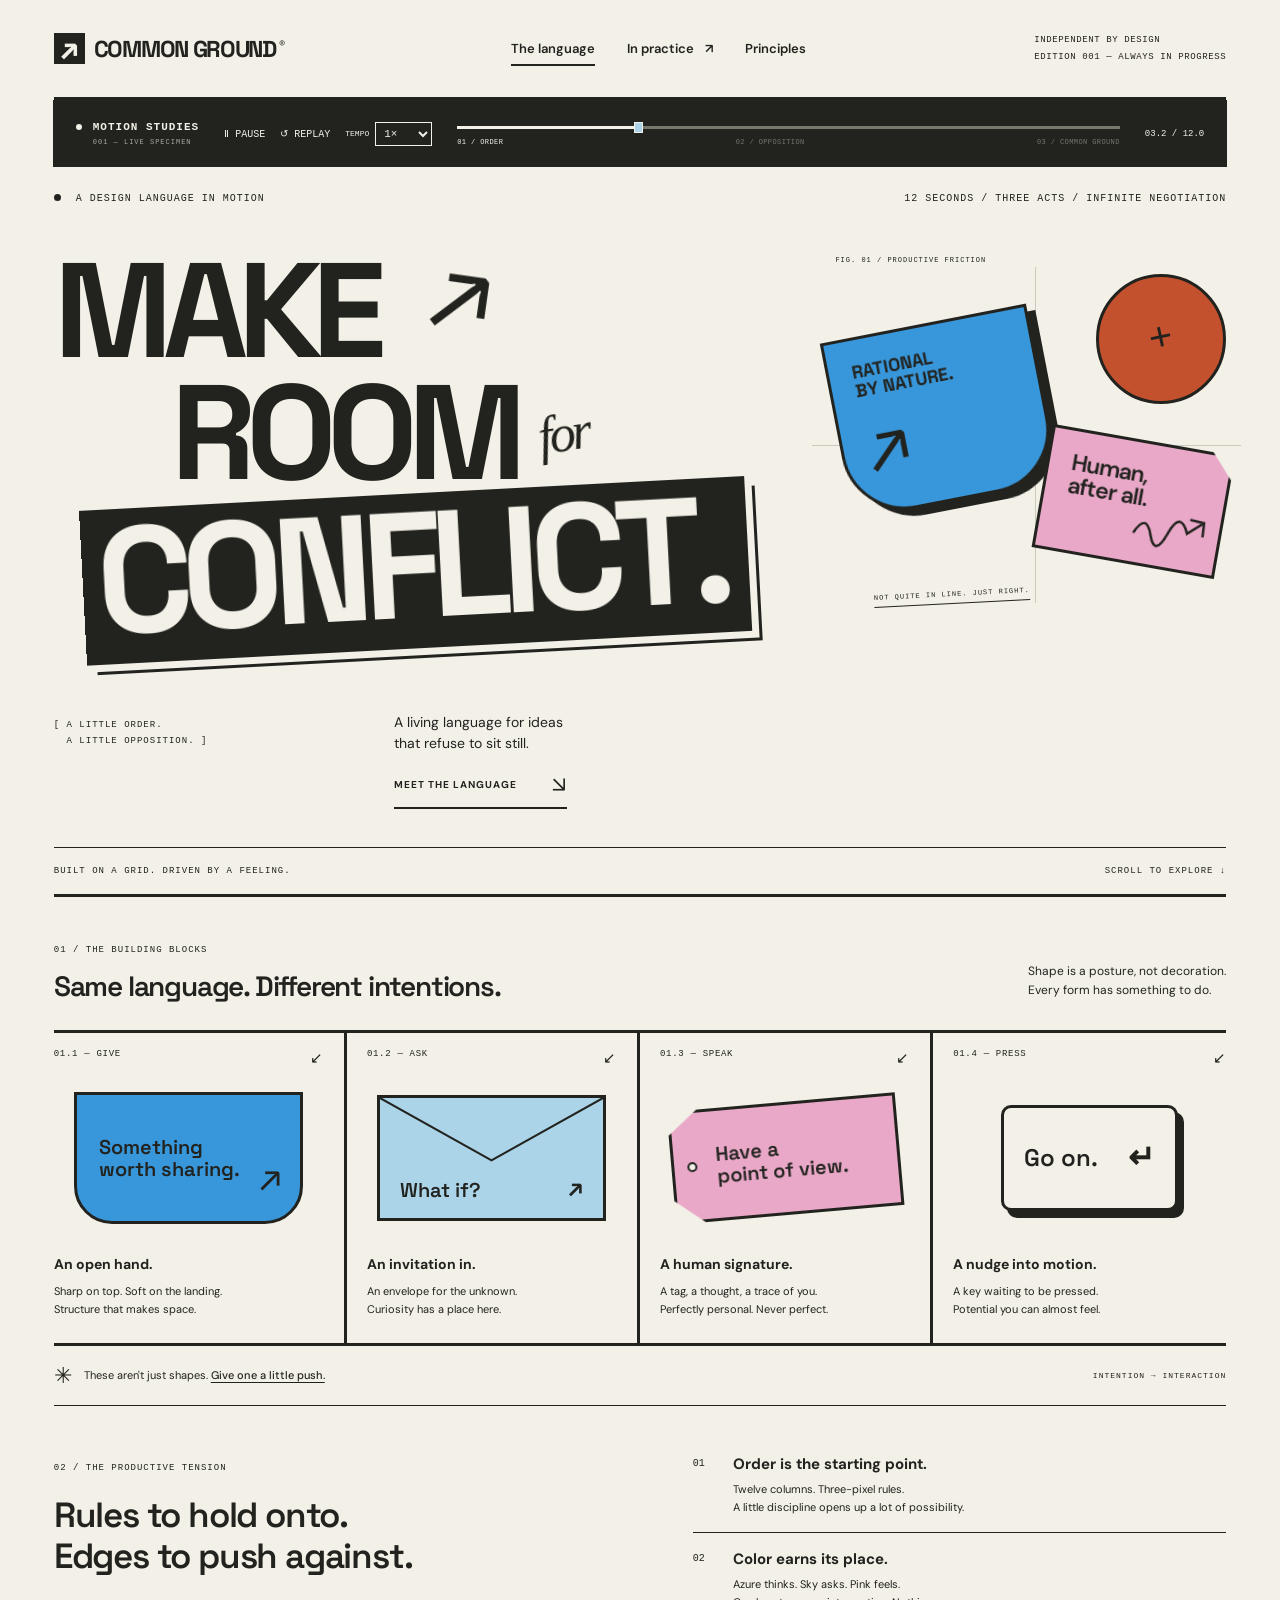
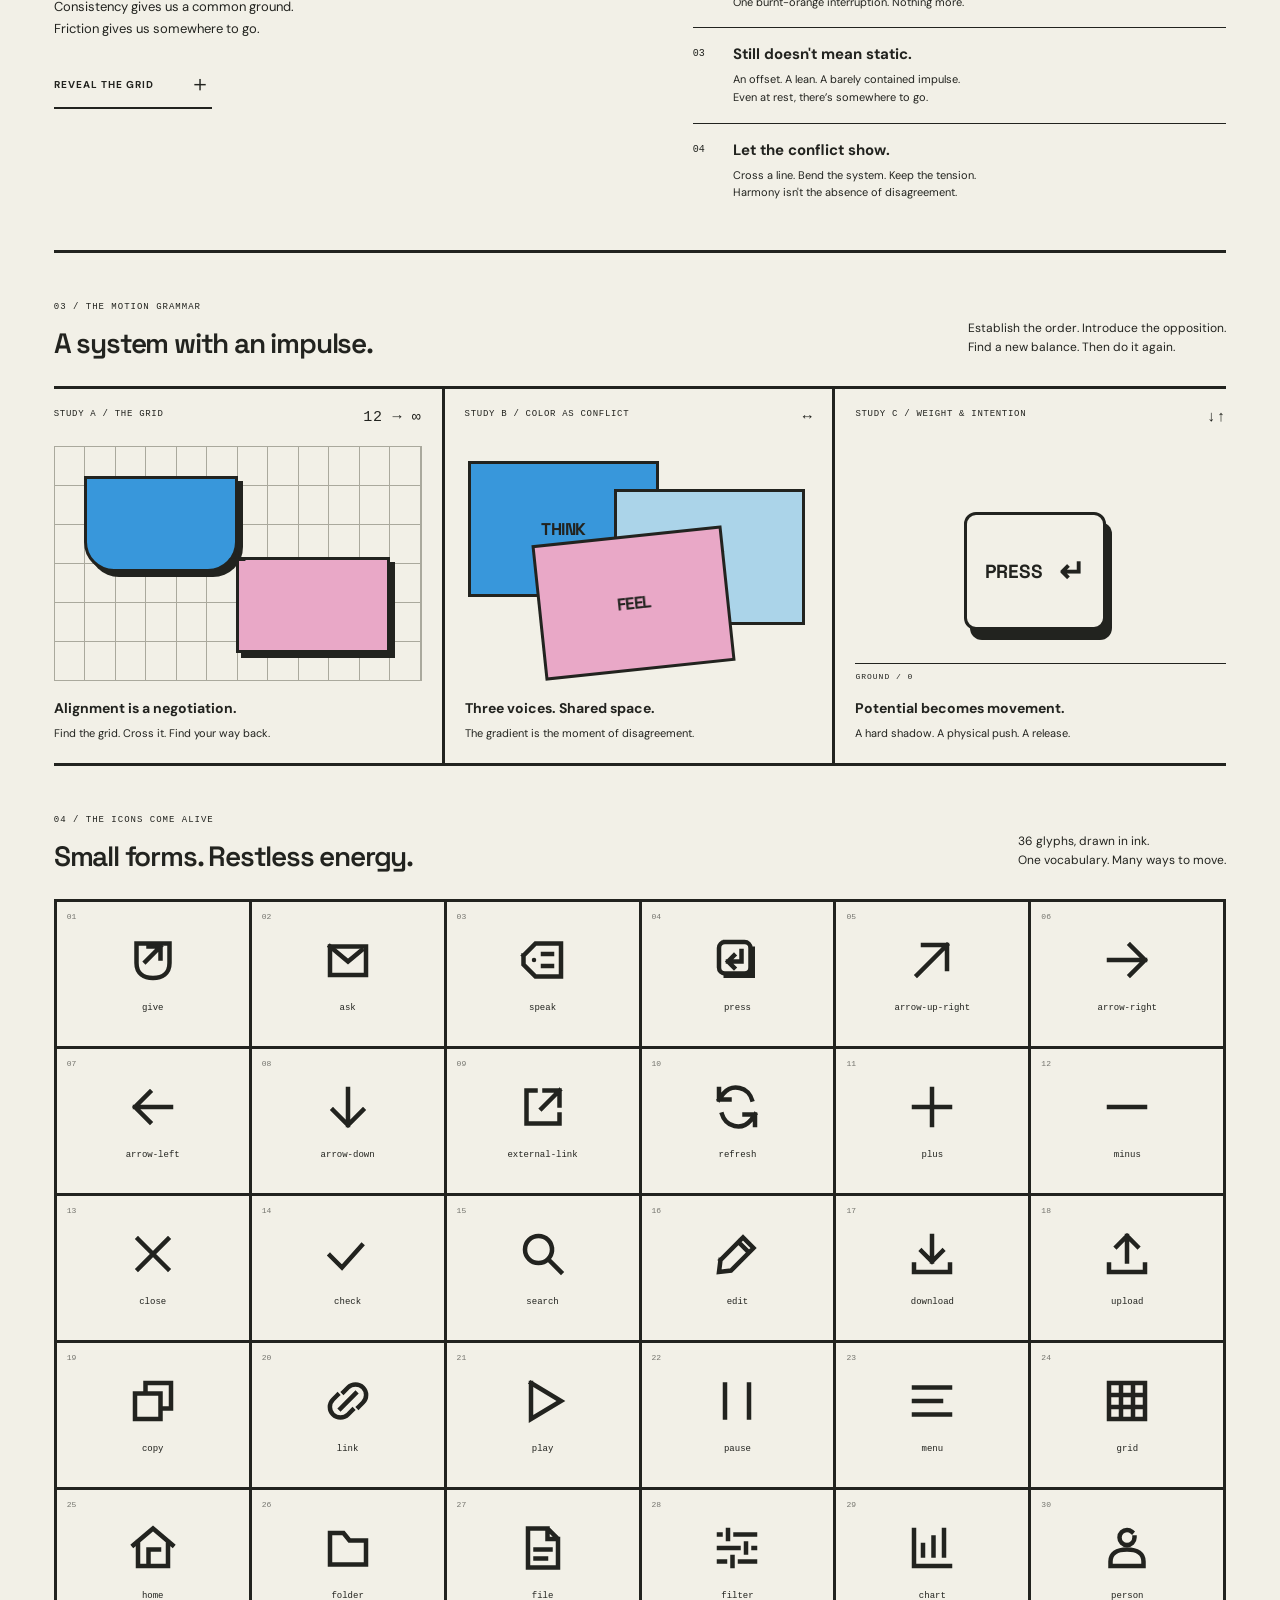
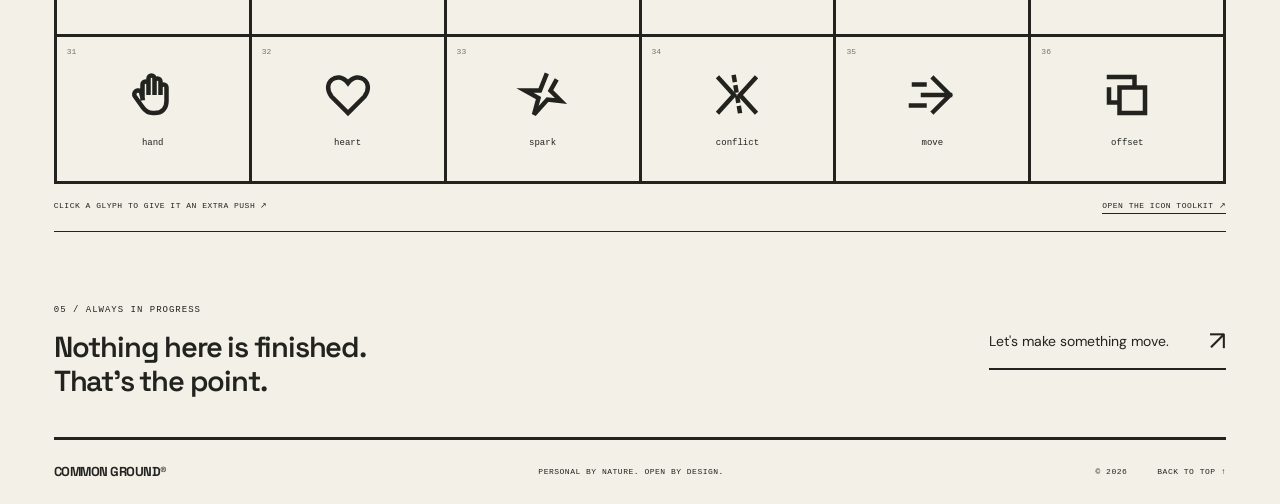
==== index.html @ c948585f "initial commit" ====
<!doctype html>
<html lang="en">
<head><meta charset="UTF-8"><meta name="viewport" content="width=device-width, initial-scale=1.0"><meta name="theme-color" content="#f2f0e7"><title>Common Ground — A language for productive friction</title><link rel="stylesheet" href="style.css"><link rel="stylesheet" href="motion.css"></head>
<body>
<div class="site-shell">
<header class="masthead"><a href="#" class="wordmark" aria-label="Common Ground home"><span class="brand-icon">↗</span> COMMON GROUND<span class="registered">®</span></a><nav aria-label="Main navigation"><a class="active" href="#language">The language</a><a href="#playground">In practice <span>↗</span></a><a href="#principles">Principles</a></nav><span class="edition">INDEPENDENT BY DESIGN<br>EDITION 001 — ALWAYS IN PROGRESS</span></header>
<div class="motion-transport" aria-label="Animation controls">
<div class="motion-title"><span class="motion-led" aria-hidden="true"></span><strong>MOTION STUDIES</strong><span>001 — LIVE SPECIMEN</span></div>
<div class="motion-buttons"><button id="motion-play" type="button" aria-label="Pause animation">Ⅱ <span>PAUSE</span></button><button id="motion-replay" type="button" aria-label="Replay animation">↺ <span>REPLAY</span></button><label class="motion-speed">TEMPO <select id="motion-speed" aria-label="Animation speed"><option value="0.5">0.5×</option><option value="1" selected>1×</option><option value="1.5">1.5×</option><option value="2">2×</option></select></label></div>
<div class="motion-timeline"><label for="motion-scrub" class="sr-only">Animation timeline</label><input id="motion-scrub" type="range" min="0" max="12000" step="10" value="0"><div class="motion-phases"><span data-phase="0">01 / ORDER</span><span data-phase="1">02 / OPPOSITION</span><span data-phase="2">03 / COMMON GROUND</span></div></div><output id="motion-time">00.0 / 12.0</output></div>
<main>
<section id="language" class="hero"><div class="eyebrow"><span><span class="status-dot"></span> A DESIGN LANGUAGE IN MOTION</span><span>12 SECONDS / THREE ACTS / INFINITE NEGOTIATION</span></div><div class="hero-content"><div class="hero-copy"><h1 aria-label="Make room for conflict."><span class="headline-make" aria-hidden="true">MAKE <span class="headline-direction">↗</span></span><span class="headline-room" aria-hidden="true">ROOM<span class="headline-for">for</span></span><span class="headline-conflict" aria-hidden="true">CONFLICT<span class="headline-period">.</span></span></h1><div class="hero-bottom"><span class="hero-note">[ A LITTLE ORDER.<br>&nbsp; A LITTLE OPPOSITION. ]</span><div class="hero-description"><p>A living language for ideas<br>that refuse to sit still.</p><a class="text-link" href="#playground">MEET THE LANGUAGE <span>↘</span></a></div></div></div><div class="hero-art" aria-label="Geometric composition balancing structure and expressive movement"><div class="art-axis axis-x"></div><div class="art-axis axis-y"></div><span class="art-coordinate">FIG. 01 / PRODUCTIVE FRICTION</span><div class="art-orange"><span>+</span></div><div class="art-blue"><span>RATIONAL<br>BY NATURE.</span><span class="art-arrow">↗</span></div><div class="art-pink"><span>Human,<br>after all.</span><svg viewBox="0 0 90 50" aria-hidden="true"><path d="M3 35 Q15 8 24 34 T44 29 T67 25 L85 9 M68 8 L85 9 L86 26"/></svg></div><div class="art-label">NOT QUITE IN LINE. JUST RIGHT.</div></div></div><div class="hero-footer"><span>BUILT ON A GRID. DRIVEN BY A FEELING.</span><span>SCROLL TO EXPLORE ↓</span></div></section>
<section class="language-section" id="playground"><div class="section-top"><div><span class="section-index">01 / THE BUILDING BLOCKS</span><h2>Same language. Different intentions.</h2></div><p>Shape is a posture, not decoration.<br>Every form has something to do.</p></div><div class="shapes-grid"><article class="shape-cell"><div class="spec-label"><span>01.1 — GIVE</span><span>↙</span></div><div class="shape-stage"><button class="give sample" data-mode="give"><span>Something<br>worth sharing.</span><span class="sample-arrow">↗</span></button></div><div class="shape-caption"><h3>An open hand.</h3><p>Sharp on top. Soft on the landing.<br>Structure that makes space.</p></div></article><article class="shape-cell"><div class="spec-label"><span>01.2 — ASK</span><span>↙</span></div><div class="shape-stage"><button class="ask sample" data-mode="ask"><svg class="envelope" viewBox="0 0 260 150" preserveAspectRatio="none" aria-hidden="true"><path d="M0 0 L130 78 L260 0"/></svg><span>What if?</span><span class="tiny-arrow">↗</span></button></div><div class="shape-caption"><h3>An invitation in.</h3><p>An envelope for the unknown.<br>Curiosity has a place here.</p></div></article><article class="shape-cell"><div class="spec-label"><span>01.3 — SPEAK</span><span>↙</span></div><div class="shape-stage"><button class="speak sample" data-mode="speak"><span class="tag-hole"></span><span>Have a<br>point of view.</span></button></div><div class="shape-caption"><h3>A human signature.</h3><p>A tag, a thought, a trace of you.<br>Perfectly personal. Never perfect.</p></div></article><article class="shape-cell"><div class="spec-label"><span>01.4 — PRESS</span><span>↙</span></div><div class="shape-stage"><button class="press sample" data-mode="press"><span>Go on.</span><span>↵</span></button></div><div class="shape-caption"><h3>A nudge into motion.</h3><p>A key waiting to be pressed.<br>Potential you can almost feel.</p></div></article></div><div class="interaction-strip"><span class="small-cross">✳</span><p id="interaction-message" aria-live="polite">These aren't just shapes. <strong>Give one a little push.</strong></p><span class="strip-note">INTENTION → INTERACTION</span></div></section>
<section class="principles-section" id="principles"><div class="principles-heading"><span class="section-index">02 / THE PRODUCTIVE TENSION</span><h2>Rules to hold onto.<br>Edges to push against.</h2><p>Consistency gives us a common ground.<br>Friction gives us somewhere to go.</p><button class="text-link" id="grid-toggle" aria-pressed="false">REVEAL THE GRID <span>＋</span></button></div><div class="principles-list"><div class="principle"><span>01</span><h3>Order is the starting point.</h3><p>Twelve columns. Three-pixel rules.<br>A little discipline opens up a lot of possibility.</p></div><div class="principle"><span>02</span><h3>Color earns its place.</h3><p>Azure thinks. Sky asks. Pink feels.<br>One burnt-orange interruption. Nothing more.</p></div><div class="principle"><span>03</span><h3>Still doesn't mean static.</h3><p>An offset. A lean. A barely contained impulse.<br>Even at rest, there’s somewhere to go.</p></div><div class="principle"><span>04</span><h3>Let the conflict show.</h3><p>Cross a line. Bend the system. Keep the tension.<br>Harmony isn't the absence of disagreement.</p></div></div></section>
<section class="motion-lab" id="motion-lab">
<div class="section-top"><div><span class="section-index">03 / THE MOTION GRAMMAR</span><h2>A system with an impulse.</h2></div><p>Establish the order. Introduce the opposition.<br>Find a new balance. Then do it again.</p></div>
<div class="motion-studies">
<article class="motion-study"><div class="spec-label"><span>STUDY A / THE GRID</span><span>12 → ∞</span></div><div class="study-stage grid-stage"><div class="study-grid" aria-hidden="true"></div><div class="grid-block block-a"></div><div class="grid-block block-b"></div><div class="grid-cross">+</div></div><h3>Alignment is a negotiation.</h3><p>Find the grid. Cross it. Find your way back.</p></article>
<article class="motion-study"><div class="spec-label"><span>STUDY B / COLOR AS CONFLICT</span><span>↔</span></div><div class="study-stage color-stage"><div class="color-plane plane-data"><span>THINK</span></div><div class="color-plane plane-ask"><span>ASK</span></div><div class="color-plane plane-human"><span>FEEL</span></div><div class="color-conflict" aria-hidden="true"></div></div><h3>Three voices. Shared space.</h3><p>The gradient is the moment of disagreement.</p></article>
<article class="motion-study"><div class="spec-label"><span>STUDY C / WEIGHT & INTENTION</span><span>↓↑</span></div><div class="study-stage weight-stage"><div class="weight-shadow"></div><div class="weight-key"><span>PRESS</span><span>↵</span></div><span class="weight-baseline">GROUND / 0</span></div><h3>Potential becomes movement.</h3><p>A hard shadow. A physical push. A release.</p></article>
</div></section>
<section class="motion-icons" id="motion-icons"><div class="section-top"><div><span class="section-index">04 / THE ICONS COME ALIVE</span><h2>Small forms. Restless energy.</h2></div><p>36 glyphs, drawn in ink.<br>One vocabulary. Many ways to move.</p></div><div class="motion-icon-grid"><button type="button" class="motion-icon" data-icon="give" aria-label="Animate give icon"><span class="motion-icon-index">01</span><svg viewBox="0 0 32 32" fill="none" stroke="currentColor" stroke-width="3" stroke-linecap="square" stroke-linejoin="miter" aria-hidden="true"><path d="M5 5h22v13c0 7-5 10-11 10S5 25 5 18Z"/><path d="M11 17 21 7m-8 0h8v8"/></svg><span class="motion-icon-name">give</span></button><button type="button" class="motion-icon" data-icon="ask" aria-label="Animate ask icon"><span class="motion-icon-index">02</span><svg viewBox="0 0 32 32" fill="none" stroke="currentColor" stroke-width="3" stroke-linecap="square" stroke-linejoin="miter" aria-hidden="true"><path d="M4 7h24v19H4Z"/><path d="m4 7 12 10L28 7"/></svg><span class="motion-icon-name">ask</span></button><button type="button" class="motion-icon" data-icon="speak" aria-label="Animate speak icon"><span class="motion-icon-index">03</span><svg viewBox="0 0 32 32" fill="none" stroke="currentColor" stroke-width="3" stroke-linecap="square" stroke-linejoin="miter" aria-hidden="true"><path d="m3 13 8-8h17v22H11l-8-8Z"/><circle cx="10" cy="16" r="1.5" fill="currentColor" stroke="none"/><path d="M16 12h6m-6 8h6"/></svg><span class="motion-icon-name">speak</span></button><button type="button" class="motion-icon" data-icon="press" aria-label="Animate press icon"><span class="motion-icon-index">04</span><svg viewBox="0 0 32 32" fill="none" stroke="currentColor" stroke-width="3" stroke-linecap="square" stroke-linejoin="miter" aria-hidden="true"><path d="M7 7h21v21H7Z" fill="currentColor" stroke="none"/><rect x="4" y="4" width="21" height="21" rx="4" fill="var(--icon-paper, #f2f0e7)"/><path d="M19 10v7h-9m4-4-4 4 4 4"/></svg><span class="motion-icon-name">press</span></button><button type="button" class="motion-icon" data-icon="arrow-up-right" aria-label="Animate arrow-up-right icon"><span class="motion-icon-index">05</span><svg viewBox="0 0 32 32" fill="none" stroke="currentColor" stroke-width="3" stroke-linecap="square" stroke-linejoin="miter" aria-hidden="true"><path d="M6 26 26 6M10 6h16v16"/></svg><span class="motion-icon-name">arrow-up-right</span></button><button type="button" class="motion-icon" data-icon="arrow-right" aria-label="Animate arrow-right icon"><span class="motion-icon-index">06</span><svg viewBox="0 0 32 32" fill="none" stroke="currentColor" stroke-width="3" stroke-linecap="square" stroke-linejoin="miter" aria-hidden="true"><path d="M4 16h24M18 6l10 10-10 10"/></svg><span class="motion-icon-name">arrow-right</span></button><button type="button" class="motion-icon" data-icon="arrow-left" aria-label="Animate arrow-left icon"><span class="motion-icon-index">07</span><svg viewBox="0 0 32 32" fill="none" stroke="currentColor" stroke-width="3" stroke-linecap="square" stroke-linejoin="miter" aria-hidden="true"><path d="M28 16H4M14 6 4 16l10 10"/></svg><span class="motion-icon-name">arrow-left</span></button><button type="button" class="motion-icon" data-icon="arrow-down" aria-label="Animate arrow-down icon"><span class="motion-icon-index">08</span><svg viewBox="0 0 32 32" fill="none" stroke="currentColor" stroke-width="3" stroke-linecap="square" stroke-linejoin="miter" aria-hidden="true"><path d="M16 4v24M6 18l10 10 10-10"/></svg><span class="motion-icon-name">arrow-down</span></button><button type="button" class="motion-icon" data-icon="external-link" aria-label="Animate external-link icon"><span class="motion-icon-index">09</span><svg viewBox="0 0 32 32" fill="none" stroke="currentColor" stroke-width="3" stroke-linecap="square" stroke-linejoin="miter" aria-hidden="true"><path d="M17 5h10v10M15 17 27 5M11 5H5v22h22v-6"/></svg><span class="motion-icon-name">external-link</span></button><button type="button" class="motion-icon" data-icon="refresh" aria-label="Animate refresh icon"><span class="motion-icon-index">10</span><svg viewBox="0 0 32 32" fill="none" stroke="currentColor" stroke-width="3" stroke-linecap="square" stroke-linejoin="miter" aria-hidden="true"><path d="M26 11A11 11 0 0 0 7 7L4 11m0-7v7h7M6 21a11 11 0 0 0 19 4l3-4m0 7v-7h-7"/></svg><span class="motion-icon-name">refresh</span></button><button type="button" class="motion-icon" data-icon="plus" aria-label="Animate plus icon"><span class="motion-icon-index">11</span><svg viewBox="0 0 32 32" fill="none" stroke="currentColor" stroke-width="3" stroke-linecap="square" stroke-linejoin="miter" aria-hidden="true"><path d="M16 4v24M4 16h24"/></svg><span class="motion-icon-name">plus</span></button><button type="button" class="motion-icon" data-icon="minus" aria-label="Animate minus icon"><span class="motion-icon-index">12</span><svg viewBox="0 0 32 32" fill="none" stroke="currentColor" stroke-width="3" stroke-linecap="square" stroke-linejoin="miter" aria-hidden="true"><path d="M4 16h24"/></svg><span class="motion-icon-name">minus</span></button><button type="button" class="motion-icon" data-icon="close" aria-label="Animate close icon"><span class="motion-icon-index">13</span><svg viewBox="0 0 32 32" fill="none" stroke="currentColor" stroke-width="3" stroke-linecap="square" stroke-linejoin="miter" aria-hidden="true"><path d="m6 6 20 20M6 26 26 6"/></svg><span class="motion-icon-name">close</span></button><button type="button" class="motion-icon" data-icon="check" aria-label="Animate check icon"><span class="motion-icon-index">14</span><svg viewBox="0 0 32 32" fill="none" stroke="currentColor" stroke-width="3" stroke-linecap="square" stroke-linejoin="miter" aria-hidden="true"><path d="m4 17 8 8L28 7"/></svg><span class="motion-icon-name">check</span></button><button type="button" class="motion-icon" data-icon="search" aria-label="Animate search icon"><span class="motion-icon-index">15</span><svg viewBox="0 0 32 32" fill="none" stroke="currentColor" stroke-width="3" stroke-linecap="square" stroke-linejoin="miter" aria-hidden="true"><circle cx="13" cy="13" r="9"/><path d="m20 20 8 8"/></svg><span class="motion-icon-name">search</span></button><button type="button" class="motion-icon" data-icon="edit" aria-label="Animate edit icon"><span class="motion-icon-index">16</span><svg viewBox="0 0 32 32" fill="none" stroke="currentColor" stroke-width="3" stroke-linecap="square" stroke-linejoin="miter" aria-hidden="true"><path d="m5 20 15-15 7 7-15 15-8 1Zm12-12 7 7"/></svg><span class="motion-icon-name">edit</span></button><button type="button" class="motion-icon" data-icon="download" aria-label="Animate download icon"><span class="motion-icon-index">17</span><svg viewBox="0 0 32 32" fill="none" stroke="currentColor" stroke-width="3" stroke-linecap="square" stroke-linejoin="miter" aria-hidden="true"><path d="M16 4v17m-7-7 7 7 7-7M4 23v5h24v-5"/></svg><span class="motion-icon-name">download</span></button><button type="button" class="motion-icon" data-icon="upload" aria-label="Animate upload icon"><span class="motion-icon-index">18</span><svg viewBox="0 0 32 32" fill="none" stroke="currentColor" stroke-width="3" stroke-linecap="square" stroke-linejoin="miter" aria-hidden="true"><path d="M16 21V4m-7 7 7-7 7 7M4 23v5h24v-5"/></svg><span class="motion-icon-name">upload</span></button><button type="button" class="motion-icon" data-icon="copy" aria-label="Animate copy icon"><span class="motion-icon-index">19</span><svg viewBox="0 0 32 32" fill="none" stroke="currentColor" stroke-width="3" stroke-linecap="square" stroke-linejoin="miter" aria-hidden="true"><path d="M11 4h17v17H11Z" fill="var(--icon-paper, #f2f0e7)"/><path d="M4 11h17v17H4Z" fill="var(--icon-paper, #f2f0e7)"/></svg><span class="motion-icon-name">copy</span></button><button type="button" class="motion-icon" data-icon="link" aria-label="Animate link icon"><span class="motion-icon-index">20</span><svg viewBox="0 0 32 32" fill="none" stroke="currentColor" stroke-width="3" stroke-linecap="square" stroke-linejoin="miter" aria-hidden="true"><path d="m13 10 3-3a7 7 0 0 1 10 10l-3 3m-4 2-3 3A7 7 0 0 1 6 15l3-3m2 9 10-10"/></svg><span class="motion-icon-name">link</span></button><button type="button" class="motion-icon" data-icon="play" aria-label="Animate play icon"><span class="motion-icon-index">21</span><svg viewBox="0 0 32 32" fill="none" stroke="currentColor" stroke-width="3" stroke-linecap="square" stroke-linejoin="miter" aria-hidden="true"><path d="m8 4 20 12L8 28Z"/></svg><span class="motion-icon-name">play</span></button><button type="button" class="motion-icon" data-icon="pause" aria-label="Animate pause icon"><span class="motion-icon-index">22</span><svg viewBox="0 0 32 32" fill="none" stroke="currentColor" stroke-width="3" stroke-linecap="square" stroke-linejoin="miter" aria-hidden="true"><path d="M8 5v22M24 5v22"/></svg><span class="motion-icon-name">pause</span></button><button type="button" class="motion-icon" data-icon="menu" aria-label="Animate menu icon"><span class="motion-icon-index">23</span><svg viewBox="0 0 32 32" fill="none" stroke="currentColor" stroke-width="3" stroke-linecap="square" stroke-linejoin="miter" aria-hidden="true"><path d="M4 7h24M4 16h18M4 25h24"/></svg><span class="motion-icon-name">menu</span></button><button type="button" class="motion-icon" data-icon="grid" aria-label="Animate grid icon"><span class="motion-icon-index">24</span><svg viewBox="0 0 32 32" fill="none" stroke="currentColor" stroke-width="3" stroke-linecap="square" stroke-linejoin="miter" aria-hidden="true"><path d="M4 4h24v24H4Zm8 0v24m8-24v24M4 12h24M4 20h24"/></svg><span class="motion-icon-name">grid</span></button><button type="button" class="motion-icon" data-icon="home" aria-label="Animate home icon"><span class="motion-icon-index">25</span><svg viewBox="0 0 32 32" fill="none" stroke="currentColor" stroke-width="3" stroke-linecap="square" stroke-linejoin="miter" aria-hidden="true"><path d="m3 14 13-11 13 11M6 12v16h20V12M13 28V17h7"/></svg><span class="motion-icon-name">home</span></button><button type="button" class="motion-icon" data-icon="folder" aria-label="Animate folder icon"><span class="motion-icon-index">26</span><svg viewBox="0 0 32 32" fill="none" stroke="currentColor" stroke-width="3" stroke-linecap="square" stroke-linejoin="miter" aria-hidden="true"><path d="M4 6h9l4 5h11v16H4Z"/></svg><span class="motion-icon-name">folder</span></button><button type="button" class="motion-icon" data-icon="file" aria-label="Animate file icon"><span class="motion-icon-index">27</span><svg viewBox="0 0 32 32" fill="none" stroke="currentColor" stroke-width="3" stroke-linecap="square" stroke-linejoin="miter" aria-hidden="true"><path d="M6 3h13l7 7v19H6ZM19 3v7h7M11 17h10m-10 6h7"/></svg><span class="motion-icon-name">file</span></button><button type="button" class="motion-icon" data-icon="filter" aria-label="Animate filter icon"><span class="motion-icon-index">28</span><svg viewBox="0 0 32 32" fill="none" stroke="currentColor" stroke-width="3" stroke-linecap="square" stroke-linejoin="miter" aria-hidden="true"><path d="M4 7h24M4 16h24M4 25h24"/><path d="M10 4v6m12 3v6m-9 3v6" stroke="var(--icon-paper, #f2f0e7)" stroke-width="7"/><path d="M10 4v6m12 3v6m-9 3v6"/></svg><span class="motion-icon-name">filter</span></button><button type="button" class="motion-icon" data-icon="chart" aria-label="Animate chart icon"><span class="motion-icon-index">29</span><svg viewBox="0 0 32 32" fill="none" stroke="currentColor" stroke-width="3" stroke-linecap="square" stroke-linejoin="miter" aria-hidden="true"><path d="M4 4v24h24M10 21v-7m7 7V9m7 12V4"/></svg><span class="motion-icon-name">chart</span></button><button type="button" class="motion-icon" data-icon="person" aria-label="Animate person icon"><span class="motion-icon-index">30</span><svg viewBox="0 0 32 32" fill="none" stroke="currentColor" stroke-width="3" stroke-linecap="square" stroke-linejoin="miter" aria-hidden="true"><circle cx="16" cy="9" r="5"/><path d="M5 28v-3c0-5 4-8 11-8s11 3 11 8v3Z"/></svg><span class="motion-icon-name">person</span></button><button type="button" class="motion-icon" data-icon="hand" aria-label="Animate hand icon"><span class="motion-icon-index">31</span><svg viewBox="0 0 32 32" fill="none" stroke="currentColor" stroke-width="3" stroke-linecap="square" stroke-linejoin="miter" aria-hidden="true"><path d="M9 18V9a2 2 0 0 1 4 0v7-11a2 2 0 0 1 4 0v11-9a2 2 0 0 1 4 0v9-5a2 2 0 0 1 4 0v9c0 5-3 8-8 8h-1c-3 0-5-1-7-4l-5-7a2.5 2.5 0 0 1 4-3Z"/></svg><span class="motion-icon-name">hand</span></button><button type="button" class="motion-icon" data-icon="heart" aria-label="Animate heart icon"><span class="motion-icon-index">32</span><svg viewBox="0 0 32 32" fill="none" stroke="currentColor" stroke-width="3" stroke-linecap="square" stroke-linejoin="miter" aria-hidden="true"><path d="M16 28 5 17C-2 8 9-1 16 8c7-9 18 0 11 9Z"/></svg><span class="motion-icon-name">heart</span></button><button type="button" class="motion-icon" data-icon="spark" aria-label="Animate spark icon"><span class="motion-icon-index">33</span><svg viewBox="0 0 32 32" fill="none" stroke="currentColor" stroke-width="3" stroke-linecap="square" stroke-linejoin="miter" aria-hidden="true"><path d="m18 3-4 10H4l9 5-3 11 9-10 9 1-7-7 5-9Z"/></svg><span class="motion-icon-name">spark</span></button><button type="button" class="motion-icon" data-icon="conflict" aria-label="Animate conflict icon"><span class="motion-icon-index">34</span><svg viewBox="0 0 32 32" fill="none" stroke="currentColor" stroke-width="3" stroke-linecap="square" stroke-linejoin="miter" aria-hidden="true"><path d="m4 5 10 11L4 27M28 5 18 16l10 11"/><path d="m14 4 4 24" stroke-dasharray="2 5"/></svg><span class="motion-icon-name">conflict</span></button><button type="button" class="motion-icon" data-icon="move" aria-label="Animate move icon"><span class="motion-icon-index">35</span><svg viewBox="0 0 32 32" fill="none" stroke="currentColor" stroke-width="3" stroke-linecap="square" stroke-linejoin="miter" aria-hidden="true"><path d="m17 5 11 11-11 11M10 16h18M4 9h7M2 23h9"/></svg><span class="motion-icon-name">move</span></button><button type="button" class="motion-icon" data-icon="offset" aria-label="Animate offset icon"><span class="motion-icon-index">36</span><svg viewBox="0 0 32 32" fill="none" stroke="currentColor" stroke-width="3" stroke-linecap="square" stroke-linejoin="miter" aria-hidden="true"><path d="M4 4h17v17H4Z"/><path d="M11 11h17v17H11Z" fill="var(--icon-paper, #f2f0e7)"/></svg><span class="motion-icon-name">offset</span></button></div><div class="icon-footnote"><span>CLICK A GLYPH TO GIVE IT AN EXTRA PUSH ↗</span><a href="icons/preview.html">OPEN THE ICON TOOLKIT ↗</a></div></section>
<section class="workbench"><div><span class="section-index">05 / ALWAYS IN PROGRESS</span><h2>Nothing here is finished.<br>That's the point.</h2></div><a href="mailto:hello@commonground.design" class="contact-link">Let's make something move. <span>↗</span></a></section>
</main><footer><a href="#" class="footer-brand">COMMON GROUND®</a><span>PERSONAL BY NATURE. OPEN BY DESIGN.</span><span>© 2026 <a href="#">BACK TO TOP ↑</a></span></footer></div><div class="grid-overlay" aria-hidden="true"></div><script src="script.js"></script><script src="motion.js"></script></body></html>
---- style.css ----
@import url('https://fonts.googleapis.com/css2?family=DM+Sans:wght@400;500;600;700&family=Space+Grotesk:wght@400;500;600;700&display=swap');
:root{--paper:#f2f0e7;--ink:#22231f;--azure:#3897db;--sky:#abd4e9;--pink:#e9a8c7;--orange:#c4512e;--rule:3px solid var(--ink)}*{box-sizing:border-box}html{scroll-behavior:smooth;scroll-padding-top:25px}body{margin:0;background:var(--paper);color:var(--ink);font-family:'DM Sans',Arial,sans-serif}button,a{-webkit-tap-highlight-color:transparent}a{color:inherit;text-decoration:none}button{font:inherit;color:inherit;cursor:pointer}button:focus-visible,a:focus-visible{outline:3px dashed var(--ink);outline-offset:7px}button{border:0}.site-shell{max-width:1600px;margin:auto;padding:0 4.2%}.masthead{height:100px;display:flex;align-items:center;justify-content:space-between;border-bottom:var(--rule);gap:24px}.wordmark{font-family:'Space Grotesk',sans-serif;font-size:23px;font-weight:700;letter-spacing:-1.3px;display:flex;align-items:center;gap:9px;white-space:nowrap}.brand-icon{display:inline-flex;width:31px;height:31px;background:var(--ink);color:var(--paper);justify-content:center;align-items:center;font-size:31px;line-height:1}.registered{font-size:12px;align-self:flex-start;margin-top:4px;margin-left:-6px}nav{display:flex;gap:32px;font-size:13px;font-weight:600}nav a{position:relative;padding:9px 0}nav a.active:after{content:'';height:2px;background:var(--ink);position:absolute;bottom:0;left:0;width:100%}nav a:hover{transform:translateY(-2px)}nav a span{margin-left:8px}.edition{font:9px/1.8 monospace;letter-spacing:.6px}.eyebrow{display:flex;justify-content:space-between;padding:26px 0 12px;font:10px monospace;letter-spacing:1px}.status-dot{display:inline-block;width:7px;height:7px;background:var(--ink);border-radius:50%;margin-right:8px}.hero-content{display:grid;grid-template-columns:7fr 5fr;min-height:420px;align-items:center}.hero-copy{padding:26px 0 40px;position:relative;z-index:2}h1{font-family:'Space Grotesk',sans-serif;font-size:clamp(70px,7.7vw,115px);font-weight:600;line-height:.97;letter-spacing:-7px;margin:0 0 29px}.conflict{position:relative;display:inline-block}.conflict svg{position:absolute;bottom:-14px;left:0;width:102%;height:22px;stroke:var(--ink);stroke-width:3;fill:none}.hero-copy p{font-size:16px;line-height:1.6;margin:32px 0 27px}.text-link{display:inline-flex;align-items:center;gap:35px;font:700 10px 'DM Sans',sans-serif;letter-spacing:1px;background:none;padding:0 0 8px;border-bottom:2px solid var(--ink)}.text-link span{font-size:22px;font-weight:400;transition:transform .2s}.text-link:hover span{transform:translate(3px,3px)}.hero-art{position:relative;height:390px;margin:0 5px 0 8px}.art-axis{position:absolute;border-color:#bdbdb3;z-index:0}.axis-x{border-top:1px solid #c9c9bc;top:54%;left:-6%;width:112%}.axis-y{border-left:1px solid #c9c9bc;left:51%;height:96%;top:3%}.art-coordinate{position:absolute;left:19px;top:24px;font:8px monospace;letter-spacing:1px}.art-orange{position:absolute;right:7%;top:33px;width:150px;height:150px;border:var(--rule);border-radius:50%;background:var(--orange);display:grid;place-items:center;animation:breathe 7s ease-in-out infinite}.art-orange span{font:40px monospace;transform:rotate(-12deg)}.art-blue{position:absolute;width:242px;height:202px;left:6%;top:92px;background:var(--azure);border:var(--rule);border-radius:0 0 64px 64px;transform:rotate(-11deg);box-shadow:8px 8px 0 var(--ink);padding:26px;font-family:'Space Grotesk',sans-serif;font-size:20px;line-height:1.05;font-weight:700;animation:lean 8s ease-in-out infinite}.art-arrow{display:block;font-size:74px;font-weight:400;line-height:1;margin-top:10px}.art-pink{position:absolute;right:0;top:191px;width:214px;height:137px;background:var(--pink);border:var(--rule);transform:rotate(10deg);box-shadow:6px 6px 0 var(--ink);padding:20px 22px;clip-path:polygon(0 0,88% 0,100% 20%,100% 100%,0 100%);font-size:26px;line-height:1;font-weight:600;letter-spacing:-1px}.art-pink svg{position:absolute;width:75px;height:50px;right:12px;bottom:12px;stroke:var(--ink);stroke-width:3;fill:none}.art-label{position:absolute;font:8px monospace;letter-spacing:1px;bottom:20px;left:16%;transform:rotate(-3deg);border-bottom:1px solid;padding-bottom:5px}.hero-footer{display:flex;justify-content:space-between;font:9px monospace;letter-spacing:1px;padding:18px 0;border-top:1px solid var(--ink);border-bottom:var(--rule)}.language-section{padding-top:39px}.section-top{display:flex;justify-content:space-between;align-items:end;margin-bottom:27px}.section-index{font:9px monospace;letter-spacing:1px}h2{font-family:'Space Grotesk',sans-serif;font-size:28px;line-height:1.16;letter-spacing:-1.2px;font-weight:600;margin:13px 0 0}.section-top p{font-size:12px;line-height:1.6;margin:0 0 2px}.shapes-grid{display:grid;grid-template-columns:repeat(4,1fr);border-top:var(--rule);border-bottom:var(--rule)}.shape-cell{padding:16px 20px 24px;border-right:var(--rule);min-width:0}.shape-cell:first-child{padding-left:0}.shape-cell:last-child{border:0;padding-right:0}.spec-label{display:flex;justify-content:space-between;font:9px monospace;letter-spacing:.7px}.spec-label>span:last-child{font-size:15px}.shape-stage{height:181px;display:flex;align-items:center;justify-content:center;padding:20px 6px}.sample{position:relative;width:100%;max-width:229px;transition:transform .25s,box-shadow .25s;font-family:'Space Grotesk',sans-serif;text-align:left;border:var(--rule);font-weight:600;font-size:20px;line-height:1.1}.sample:hover{transform:translate(-3px,-5px) rotate(-2deg);box-shadow:6px 7px 0 var(--ink)}.sample:active{transform:translate(3px,3px);box-shadow:0 0 0 var(--ink)}.give{background:var(--azure);height:132px;border-radius:0 0 38px 38px;padding:22px}.sample-arrow{position:absolute;right:18px;bottom:22px;font-size:38px;font-weight:400}.ask{height:126px;background:var(--sky);display:flex;align-items:end;padding:17px 20px}.envelope{position:absolute;inset:0;width:100%;height:100%;stroke:var(--ink);stroke-width:2.5;fill:none}.ask>span{position:relative}.tiny-arrow{margin-left:auto;font-size:25px}.speak{background:var(--pink);height:113px;transform:rotate(-5deg);padding:23px 20px 23px 42px;clip-path:polygon(0 21%,13% 0,100% 0,100% 100%,13% 100%,0 79%)}.tag-hole{position:absolute;left:13px;top:49px;width:10px;height:10px;border:2px solid var(--ink);border-radius:50%;background:var(--paper)}.press{background:var(--paper);height:106px;border-radius:10px;padding:20px;box-shadow:6px 7px 0 var(--ink);display:flex;align-items:center;justify-content:space-between;max-width:177px;font-size:24px}.press>span:last-child{font-size:32px}.shape-caption h3{font-size:14px;margin:6px 0 9px;font-weight:700}.shape-caption p{font-size:11px;line-height:1.7;margin:0}.interaction-strip{display:flex;align-items:center;gap:12px;padding:15px 0;border-bottom:1px solid var(--ink)}.small-cross{font-size:22px}.interaction-strip p{font-size:11px;margin:0}.interaction-strip strong{font-weight:500;text-decoration:underline;text-underline-offset:3px}.strip-note{margin-left:auto;font:8px monospace;letter-spacing:1px}.principles-section{padding:48px 0;display:grid;grid-template-columns:1fr 1fr;gap:9%;border-bottom:var(--rule)}.principles-heading h2{font-size:35px;margin:20px 0}.principles-heading p{font-size:13px;line-height:1.7;margin:0 0 29px}.principle{display:grid;grid-template-columns:28px 1fr;gap:7px 12px;padding:16px 0;border-bottom:1px solid var(--ink)}.principle:first-child{padding-top:0}.principle:last-child{border-bottom:0;padding-bottom:0}.principle>span{font:10px monospace;padding-top:4px}.principle h3{font-size:15px;margin:0}.principle p{grid-column:2;font-size:11px;line-height:1.6;margin:0}.workbench{padding:36px 0 40px;display:flex;align-items:center;justify-content:space-between;border-bottom:var(--rule)}.workbench h2{font-size:29px}.contact-link{font-size:14px;border-bottom:2px solid;padding-bottom:10px;display:flex;gap:40px;align-items:center}.contact-link span{font-size:27px}footer{display:flex;align-items:center;justify-content:space-between;padding:23px 0;font:8px monospace;letter-spacing:.5px}.footer-brand{font:bold 13px 'Space Grotesk',sans-serif;letter-spacing:-.5px}footer>span:last-child{display:flex;gap:30px}.grid-overlay{position:fixed;inset:0 4.2%;pointer-events:none;z-index:10;display:none;background:repeating-linear-gradient(90deg,transparent 0,transparent calc(8.333% - 1px),#3897db66 calc(8.333% - 1px),#3897db66 8.333%)}body.show-grid .grid-overlay{display:block}.sample.is-activated{animation:nudge .5s ease}.ask.is-activated .envelope{transform:scaleY(-1);transform-origin:center 30%;transition:transform .4s}.speak.is-activated{transform:rotate(6deg)}@keyframes nudge{40%{transform:translate(5px,-10px) rotate(4deg)}75%{transform:translate(-3px,2px) rotate(-2deg)}}@keyframes lean{0%,100%{transform:rotate(-11deg) translateY(0)}50%{transform:rotate(-8deg) translateY(-7px)}}@keyframes breathe{0%,100%{transform:translateY(0)}50%{transform:translateY(9px)}}@media(min-width:1450px){.hero-content{min-height:490px}.hero-art{transform:scale(1.12)}}@media(max-width:1000px){.edition{display:none}h1{font-size:80px;letter-spacing:-5px}.hero-content{grid-template-columns:1.2fr 1fr}.hero-art{transform:scale(.85);transform-origin:center right;margin-left:-40px}.shape-cell{padding-right:13px;padding-left:13px}.sample{font-size:17px}.strip-note{display:none}}@media(max-width:700px){.site-shell{padding:0 6%}.masthead{height:82px}.wordmark{font-size:19px}nav{gap:14px;font-size:11px}nav a:nth-child(2){display:none}.eyebrow{font-size:8px;padding-top:21px}.eyebrow>span:last-child{display:none}.hero-content{grid-template-columns:1fr}.hero-copy{padding:30px 0 8px}h1{font-size:clamp(66px,13vw,95px);letter-spacing:-5px}.hero-copy p{font-size:14px}.hero-art{width:360px;max-width:100%;height:355px;transform:scale(.9);transform-origin:center;margin:-5px auto}.art-coordinate{top:9px}.art-blue{left:0}.art-pink{right:-4px}.art-orange{right:0}.hero-footer{font-size:7px;letter-spacing:.5px}.section-top{display:block}.section-top h2{font-size:26px}.section-top p{margin-top:17px}.shapes-grid{grid-template-columns:1fr 1fr}.shape-cell:nth-child(2){border-right:0;padding-right:0}.shape-cell:nth-child(3){padding-left:0;border-top:var(--rule)}.shape-cell:nth-child(4){padding-left:15px;border-top:var(--rule)}.shape-stage{height:168px;padding:15px 3px}.sample{font-size:17px}.give{padding:17px;height:121px}.ask{height:115px}.speak{padding-left:32px}.tag-hole{left:10px}.shape-caption p{font-size:10px}.interaction-strip p{font-size:10px}.principles-section{grid-template-columns:1fr;gap:35px;padding:36px 0}.principles-heading h2{font-size:32px}.workbench{align-items:flex-start;gap:30px;flex-direction:column}.workbench h2{font-size:27px}footer{gap:20px;flex-wrap:wrap}footer>span:nth-child(2){display:none}}@media(prefers-reduced-motion:reduce){html{scroll-behavior:auto}*,*:before,*:after{animation:none!important;transition:none!important}}

/* The hero behaves like a typeset poster: order first, then an interruption. */
.hero-content{grid-template-columns:repeat(12,minmax(0,1fr));align-items:start;min-height:0;padding:32px 0 38px;isolation:isolate}
.hero-copy{grid-column:1/11;grid-row:1;padding:0;min-width:0}
.hero-copy h1{font-size:clamp(82px,10.5vw,160px);font-weight:700;line-height:.82;letter-spacing:-.075em;margin:0;text-transform:uppercase}
.headline-make,.headline-room{display:block;width:fit-content;white-space:nowrap}
.headline-make{position:relative;padding-right:.9em}
.headline-direction{position:absolute;right:0;top:-.08em;font-size:.8em;font-weight:400;letter-spacing:0;transform:rotate(8deg)}
.headline-room{margin-left:12%;margin-top:.09em;display:flex;align-items:center;gap:.16em}
.headline-for{font-family:Georgia,'Times New Roman',serif;font-size:.39em;font-weight:400;font-style:italic;letter-spacing:-.07em;text-transform:lowercase;transform:rotate(-9deg) translateY(.18em)}
.headline-conflict{display:block;position:relative;width:fit-content;max-width:100%;background:var(--ink);color:var(--paper);font-size:1.12em;letter-spacing:-.075em;line-height:.96;padding:0 .2em .07em .09em;margin-top:.13em;margin-left:3%;transform:rotate(-3deg);box-shadow:7px 7px 0 var(--paper),10px 10px 0 var(--ink);transform-origin:8% 50%;animation:headline-arrive .8s cubic-bezier(.2,.8,.2,1) both}
.headline-period{letter-spacing:-.12em}
.hero-bottom{display:grid;grid-template-columns:1fr 1fr;gap:20px;align-items:start;margin-top:49px;max-width:660px}
.hero-note{font:9px/1.8 monospace;letter-spacing:1px;padding-top:5px}
.hero-copy .hero-description p{font-size:14px;line-height:1.5;margin:0 0 16px}
.hero-art{grid-column:9/13;grid-row:1;width:100%;height:350px;margin:0;transform:none;align-self:start;z-index:-1}
.art-coordinate{top:0;left:0;font-size:7px}
.art-blue{width:210px;height:180px;left:0;top:66px;font-size:18px;padding:23px}
.art-orange{width:130px;height:130px;right:0;top:18px}
.art-pink{top:183px;width:185px;height:125px;font-size:23px;right:0}
.art-label{bottom:2px;left:10%;font-size:7px}
@keyframes headline-arrive{from{opacity:0;transform:translate(25px,8px) rotate(0deg)}to{opacity:1;transform:translate(0,0) rotate(-3deg)}}
@media(min-width:1450px){.hero-content{padding-top:40px;padding-bottom:45px}.hero-art{margin-top:15px;height:385px}.art-blue{width:242px;height:202px}.art-pink{top:205px;width:214px;height:137px}.art-orange{width:150px;height:150px}}
@media(min-width:701px) and (max-width:1000px){.hero-art{grid-column:9/13;transform:scale(.8);transform-origin:top right;width:125%;margin-left:-25%}.hero-copy h1{font-size:10.5vw}.hero-bottom{max-width:570px;margin-top:40px}.hero-note{font-size:8px}}
@media(max-width:700px){.hero-content{padding:27px 0 25px;grid-template-columns:repeat(12,minmax(0,1fr))}.hero-copy{grid-column:1/-1}.hero-copy h1{font-size:15vw;letter-spacing:-.075em}.headline-room{margin-left:10%;margin-top:.14em}.headline-conflict{font-size:1.07em;margin-top:.22em;margin-left:0;padding-right:.17em;box-shadow:4px 4px 0 var(--paper),7px 7px 0 var(--ink)}.hero-art{grid-column:10/13;width:100%;height:125px;margin:0;transform:none;opacity:1}.art-orange{width:clamp(45px,12vw,80px);height:clamp(45px,12vw,80px);top:6px;right:0}.art-orange span{font-size:27px}.hero-art .art-blue,.hero-art .art-pink,.hero-art .art-label,.hero-art .art-coordinate,.hero-art .art-axis{display:none}.hero-bottom{margin-top:36px;gap:12px;grid-template-columns:1fr 1.2fr}.hero-note{font-size:7px;letter-spacing:.5px}.hero-copy .hero-description p{font-size:12px}.hero-description .text-link{font-size:8px;gap:15px}.hero-description .text-link span{font-size:19px}}
@media(prefers-reduced-motion:reduce){.headline-conflict{animation:none}}
---- motion.css ----
/* Motion is one shared composition, controlled by the transport. */
:root{--motion-progress:0}.sr-only{position:absolute;width:1px;height:1px;padding:0;margin:-1px;overflow:hidden;clip:rect(0,0,0,0);white-space:nowrap;border:0}.motion-transport{position:sticky;top:0;z-index:30;background:var(--ink);color:var(--paper);display:grid;grid-template-columns:auto auto 1fr auto;gap:25px;align-items:center;padding:18px 20px;margin:0 -1px;border:3px solid var(--ink)}.motion-title{display:grid;grid-template-columns:8px 1fr;gap:5px 9px;font:10px monospace;letter-spacing:1px}.motion-title strong{font-size:11px}.motion-title>span:last-child{grid-column:2;font-size:7px;opacity:.65}.motion-led{width:6px;height:6px;background:var(--paper);border-radius:50%;margin-top:3px}.motion-buttons{display:flex;align-items:center;gap:15px}.motion-buttons button{background:transparent;color:var(--paper);font:10px monospace;padding:4px 0;white-space:nowrap}.motion-buttons button:hover{color:var(--sky)}.motion-speed{font:8px monospace;display:flex;gap:6px;align-items:center}.motion-speed select{font:11px monospace;border:1px solid var(--paper);background:var(--ink);color:var(--paper);padding:4px;cursor:pointer}.motion-transport :focus-visible{outline-color:var(--sky);outline-offset:4px}.motion-timeline{min-width:100px}.motion-timeline input{display:block;width:100%;height:12px;margin:0;cursor:pointer;appearance:none;background:transparent}.motion-timeline input::-webkit-slider-runnable-track{height:3px;background:linear-gradient(90deg,var(--paper) calc(var(--motion-progress)*100%),#77796c 0)}.motion-timeline input::-webkit-slider-thumb{appearance:none;width:9px;height:11px;margin-top:-4px;background:var(--sky);border:1px solid var(--paper)}.motion-timeline input::-moz-range-track{height:3px;background:#77796c}.motion-timeline input::-moz-range-progress{background:var(--paper);height:3px}.motion-timeline input::-moz-range-thumb{width:7px;height:9px;border:1px solid var(--paper);border-radius:0;background:var(--sky)}.motion-phases{display:flex;justify-content:space-between;gap:8px;font:7px monospace;letter-spacing:.4px;margin-top:5px}.motion-phases span{opacity:.4}.motion-phases span[aria-current=true]{opacity:1}.motion-transport output{font:9px monospace;white-space:nowrap}.hero{overflow:clip;overflow-clip-margin:15px}.hero-content{padding-top:40px}.art-orange,.art-blue,.headline-conflict,.sample.is-activated{animation:none!important}.motion-lab{padding:40px 0 0}.motion-studies{display:grid;grid-template-columns:repeat(3,minmax(0,1fr));border-top:var(--rule);border-bottom:var(--rule)}.motion-study{min-width:0;padding:20px;border-right:var(--rule);overflow:hidden}.motion-study:first-child{padding-left:0}.motion-study:last-child{padding-right:0;border-right:0}.study-stage{height:235px;position:relative;margin:20px 0 18px;overflow:hidden}.motion-study h3{font-size:14px;margin:0 0 8px}.motion-study p{font-size:11px;line-height:1.6;margin:0}.study-grid{position:absolute;inset:0;background:repeating-linear-gradient(90deg,transparent 0,transparent calc(8.333% - 1px),#aaa99d calc(8.333% - 1px),#aaa99d 8.333%),repeating-linear-gradient(0deg,transparent 0,transparent 38px,#aaa99d 38px,#aaa99d 39px);border:1px solid #aaa99d}.grid-block{position:absolute;width:42%;height:96px;border:var(--rule);box-shadow:5px 5px 0 var(--ink)}.block-a{left:8.33%;top:30px;background:var(--azure);border-radius:0 0 30px 30px}.block-b{right:8.33%;top:111px;background:var(--pink)}.grid-cross{position:absolute;left:47%;top:97px;font:34px monospace}.color-plane{position:absolute;width:55%;height:136px;border:var(--rule);display:grid;place-items:center;font:700 17px 'Space Grotesk',sans-serif;letter-spacing:-.5px}.plane-data{background:var(--azure);left:1%;top:15px}.plane-ask{background:var(--sky);left:43%;top:43px}.plane-human{background:var(--pink);left:21%;top:89px;transform:rotate(-6deg)}.color-conflict{position:absolute;inset:55px 22% 46px;background:linear-gradient(115deg,var(--azure),var(--sky) 45%,var(--pink));border:var(--rule);transform:rotate(10deg);opacity:0;pointer-events:none}.weight-shadow{position:absolute;left:calc(50% - 71px);top:76px;width:142px;height:118px;background:var(--ink);border-radius:12px}.weight-key{position:absolute;left:calc(50% - 77px);top:66px;width:142px;height:118px;background:var(--paper);border:var(--rule);border-radius:12px;display:flex;align-items:center;justify-content:space-between;padding:18px;font:700 19px 'Space Grotesk',sans-serif}.weight-key span:last-child{font-size:31px}.weight-baseline{position:absolute;bottom:0;left:0;right:0;border-top:1px solid;padding-top:8px;font:8px monospace;letter-spacing:1px}.motion-icons{padding:40px 0 0}.motion-icon-grid{display:grid;grid-template-columns:repeat(6,minmax(0,1fr));border-top:var(--rule);border-left:var(--rule)}.motion-icon{position:relative;min-width:0;height:147px;background:none;border-right:var(--rule);border-bottom:var(--rule);display:flex;flex-direction:column;align-items:center;justify-content:center;gap:19px;overflow:hidden}.motion-icon:hover{background:#e5e3d8}.motion-icon-index{position:absolute;left:10px;top:10px;font:8px monospace;opacity:.6}.motion-icon svg{width:48px;height:48px;overflow:visible}.motion-icon-name{font:9px monospace;max-width:95%;overflow-wrap:anywhere}.icon-footnote{display:flex;justify-content:space-between;gap:15px;font:8px monospace;letter-spacing:.5px;padding:17px 0;border-bottom:1px solid}.icon-footnote a{border-bottom:1px solid;padding-bottom:3px}.principle{overflow:hidden}.motion-transport.is-paused .motion-led{background:transparent;border:1px solid var(--paper)}.workbench{margin-top:28px}html{scroll-padding-top:100px}@media(max-width:1100px){.motion-transport{gap:15px}.motion-title>span:last-child{display:none}.motion-buttons{gap:12px}.motion-phases{font-size:6px}.motion-transport output{display:none}}@media(max-width:800px){.motion-transport{grid-template-columns:1fr auto;gap:12px;padding:12px 15px}.motion-timeline{grid-column:1/-1}.motion-phases{font-size:7px}.motion-transport output{display:none}.study-stage{height:190px}.color-plane{height:105px;font-size:14px}.plane-human{top:75px}.weight-key,.weight-shadow{width:110px;height:100px;left:calc(50% - 55px)}.weight-shadow{left:calc(50% - 50px)}.weight-key{padding:12px;font-size:14px}.motion-study{padding:14px}.motion-icon-grid{grid-template-columns:repeat(4,minmax(0,1fr))}}@media(max-width:600px){.motion-studies{grid-template-columns:1fr}.motion-study,.motion-study:first-child,.motion-study:last-child{padding:20px 0;border-right:0;border-bottom:var(--rule)}.motion-study:last-child{border-bottom:0}.study-stage{height:220px;max-width:360px;margin:20px auto}.color-plane{height:130px}.plane-human{top:84px}.weight-key{width:142px;height:118px;left:calc(50% - 77px);font-size:19px}.weight-shadow{width:142px;height:118px;left:calc(50% - 71px)}.motion-icon-grid{grid-template-columns:repeat(3,minmax(0,1fr))}.motion-icon{height:133px}.motion-icon svg{width:40px;height:40px}.motion-buttons{gap:10px}.motion-title strong{font-size:9px}.motion-buttons button{font-size:9px}.motion-speed{font-size:7px}.icon-footnote{flex-direction:column;align-items:start;line-height:1.6}.hero-content{padding-top:30px}.motion-phases{font-size:6px}html{scroll-padding-top:115px}}@media(prefers-reduced-motion:reduce){.motion-icon:hover{background:#e5e3d8}}
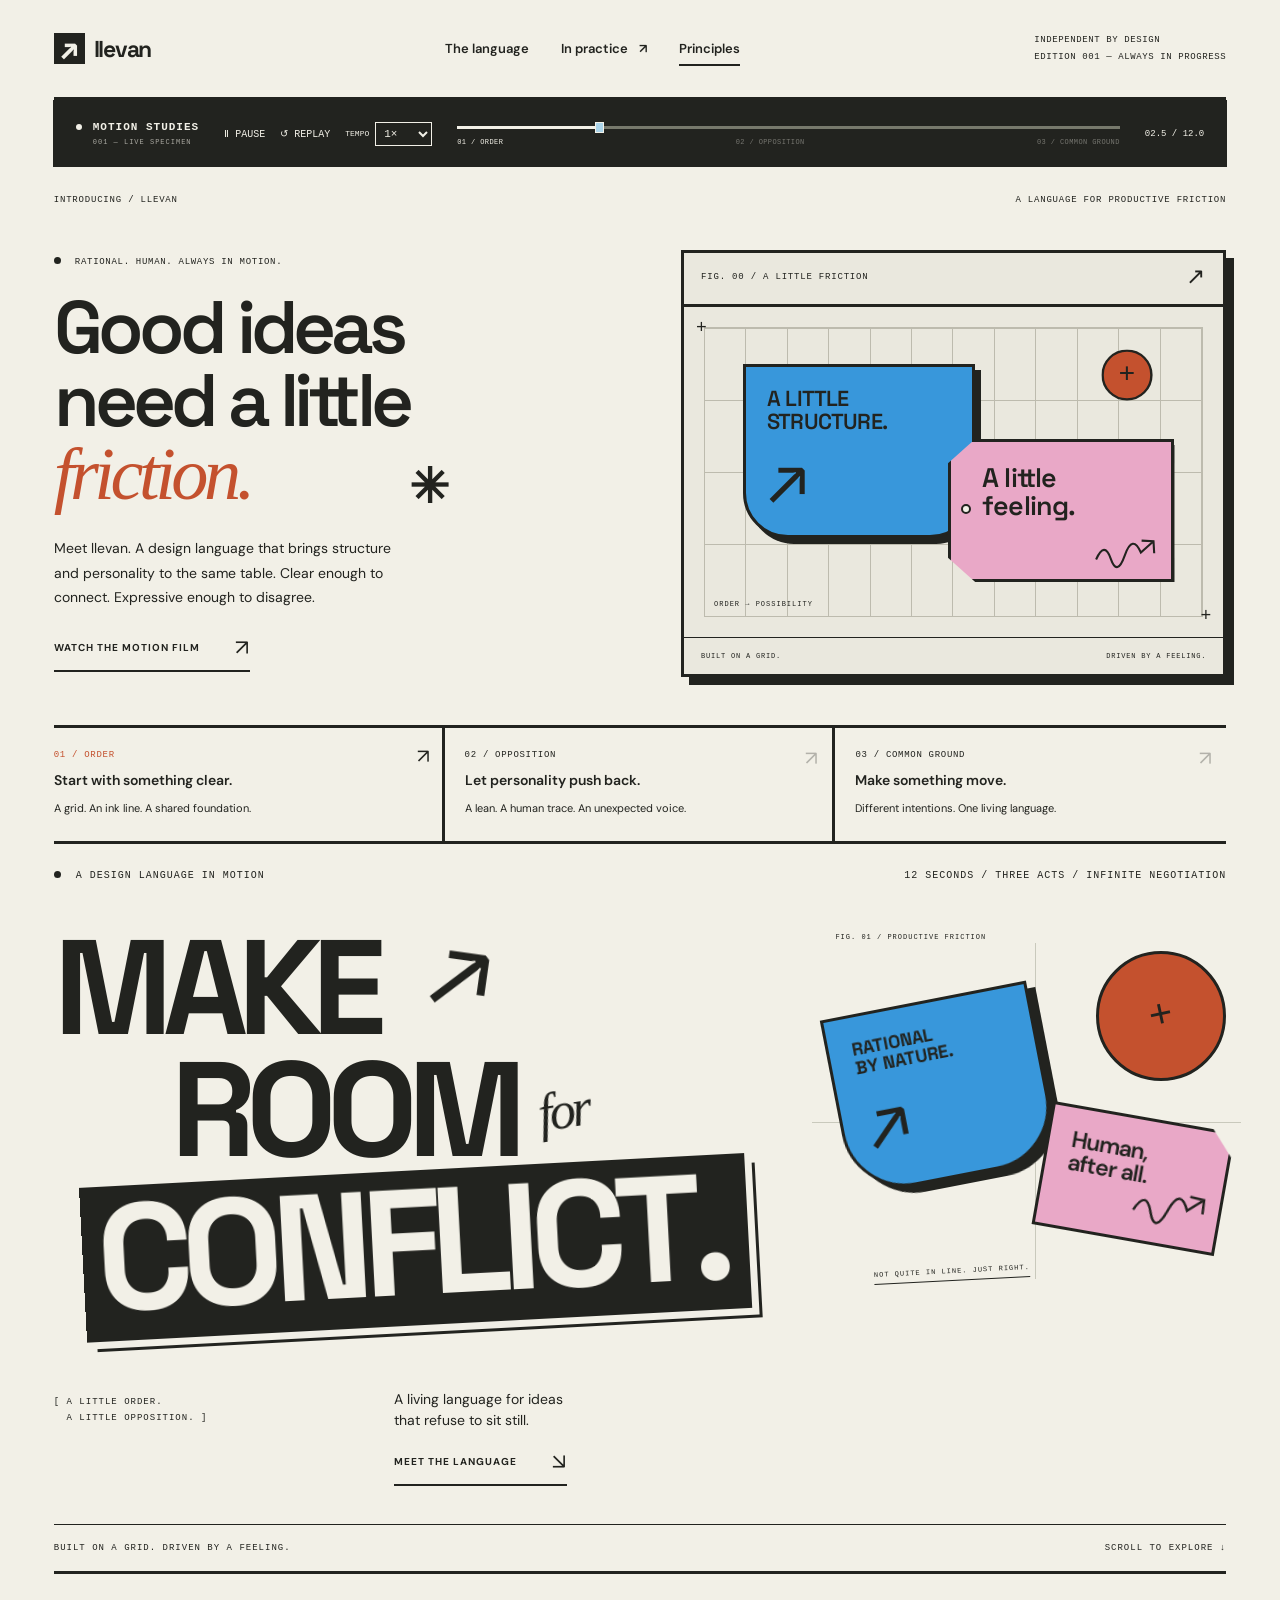
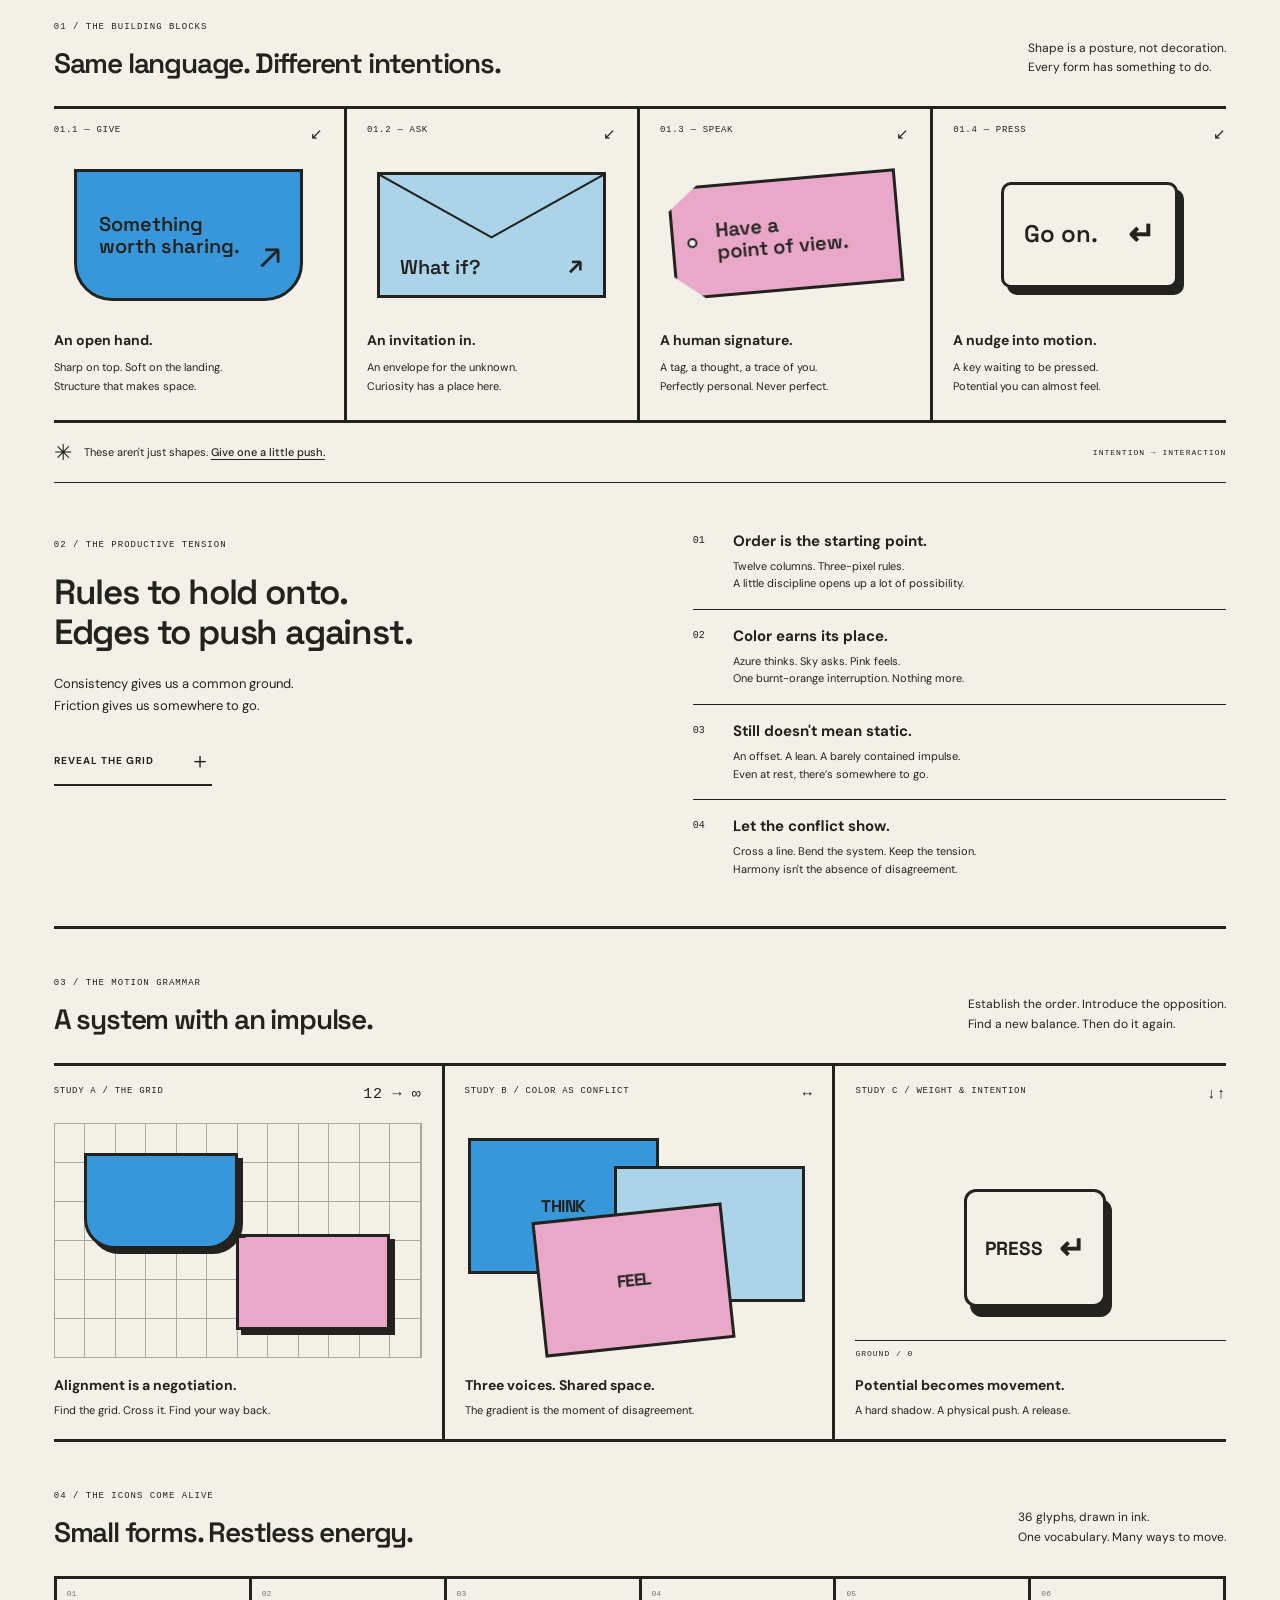
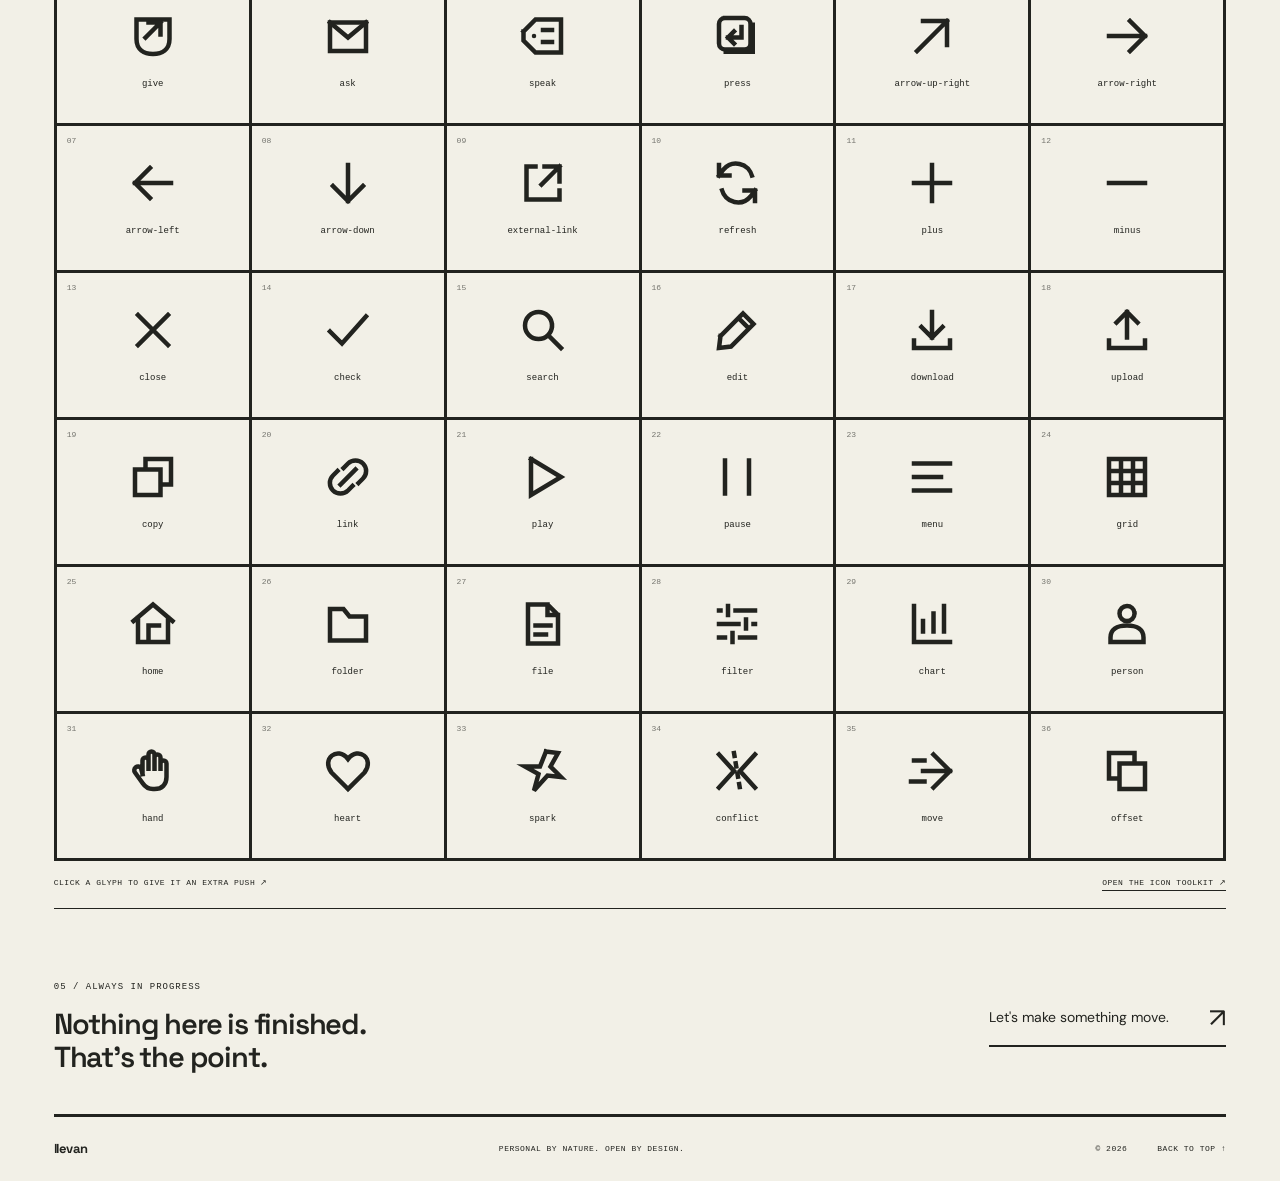
==== commit 905bc550: "add animated demo" ====
--- a/index.html
+++ b/index.html
@@ -1,14 +1,42 @@
 <!doctype html>
 <html lang="en">
-<head><meta charset="UTF-8"><meta name="viewport" content="width=device-width, initial-scale=1.0"><meta name="theme-color" content="#f2f0e7"><title>Common Ground — A language for productive friction</title><link rel="stylesheet" href="style.css"><link rel="stylesheet" href="motion.css"></head>
+<head><meta charset="UTF-8"><meta name="viewport" content="width=device-width, initial-scale=1.0"><meta name="theme-color" content="#f2f0e7"><title>llevan — A language for productive friction</title><link rel="stylesheet" href="style.css"><link rel="stylesheet" href="motion.css"><link rel="stylesheet" href="introduction.css"></head>
 <body>
 <div class="site-shell">
-<header class="masthead"><a href="#" class="wordmark" aria-label="Common Ground home"><span class="brand-icon">↗</span> COMMON GROUND<span class="registered">®</span></a><nav aria-label="Main navigation"><a class="active" href="#language">The language</a><a href="#playground">In practice <span>↗</span></a><a href="#principles">Principles</a></nav><span class="edition">INDEPENDENT BY DESIGN<br>EDITION 001 — ALWAYS IN PROGRESS</span></header>
+<header class="masthead"><a href="#" class="wordmark" aria-label="llevan home"><span class="brand-icon">↗</span> llevan</a><nav aria-label="Main navigation"><a class="active" href="#language">The language</a><a href="#playground">In practice <span>↗</span></a><a href="#principles">Principles</a></nav><span class="edition">INDEPENDENT BY DESIGN<br>EDITION 001 — ALWAYS IN PROGRESS</span></header>
 <div class="motion-transport" aria-label="Animation controls">
 <div class="motion-title"><span class="motion-led" aria-hidden="true"></span><strong>MOTION STUDIES</strong><span>001 — LIVE SPECIMEN</span></div>
 <div class="motion-buttons"><button id="motion-play" type="button" aria-label="Pause animation">Ⅱ <span>PAUSE</span></button><button id="motion-replay" type="button" aria-label="Replay animation">↺ <span>REPLAY</span></button><label class="motion-speed">TEMPO <select id="motion-speed" aria-label="Animation speed"><option value="0.5">0.5×</option><option value="1" selected>1×</option><option value="1.5">1.5×</option><option value="2">2×</option></select></label></div>
 <div class="motion-timeline"><label for="motion-scrub" class="sr-only">Animation timeline</label><input id="motion-scrub" type="range" min="0" max="12000" step="10" value="0"><div class="motion-phases"><span data-phase="0">01 / ORDER</span><span data-phase="1">02 / OPPOSITION</span><span data-phase="2">03 / COMMON GROUND</span></div></div><output id="motion-time">00.0 / 12.0</output></div>
 <main>
+<section class="introduction" id="introduction" aria-labelledby="intro-heading" data-act="0">
+  <div class="intro-topline"><span>INTRODUCING / LLEVAN</span><span>A LANGUAGE FOR PRODUCTIVE FRICTION</span></div>
+  <div class="intro-layout">
+    <div class="intro-copy">
+      <p class="intro-kicker"><span class="status-dot"></span> RATIONAL. HUMAN. ALWAYS IN MOTION.</p>
+      <h2 id="intro-heading">Good ideas<br>need a little<br><em>friction.</em><span class="intro-asterisk" aria-hidden="true">✳</span></h2>
+      <p class="intro-description">Meet llevan. A design language that brings structure and personality to the same table. Clear enough to connect. Expressive enough to disagree.</p>
+      <a class="text-link" href="demo.html">WATCH THE MOTION FILM <span>↗</span></a>
+    </div>
+    <div class="intro-film" role="img" aria-label="A blue open-hand shape and a pink tag move from an ordered grid, through opposition, into a shared composition.">
+      <div class="intro-film-top"><span>FIG. 00 / A LITTLE FRICTION</span><span>↗</span></div>
+      <div class="intro-canvas" aria-hidden="true">
+        <div class="intro-grid"></div>
+        <span class="intro-axis-label">ORDER → POSSIBILITY</span>
+        <div class="intro-form intro-rational"><span class="intro-form-label">A LITTLE<br>STRUCTURE.</span><span class="intro-form-arrow">↗</span></div>
+        <div class="intro-form intro-human"><span class="intro-tag-hole"></span><span class="intro-form-label">A little<br>feeling.</span><svg viewBox="0 0 90 50"><path d="M3 35 Q15 8 24 34 T44 29 T67 25 L85 9 M68 8 L85 9 L86 26"/></svg></div>
+        <div class="intro-interruption">+</div>
+        <span class="intro-registration reg-one">+</span><span class="intro-registration reg-two">+</span>
+      </div>
+      <div class="intro-film-bottom"><span>BUILT ON A GRID.</span><span>DRIVEN BY A FEELING.</span></div>
+    </div>
+  </div>
+  <div class="intro-chapters" aria-label="Introduction chapters">
+    <button type="button" class="intro-chapter" data-intro-chapter="0" aria-pressed="true"><span class="intro-chapter-index">01 / ORDER</span><strong>Start with something clear.</strong><span class="intro-chapter-description">A grid. An ink line. A shared foundation.</span><span class="intro-chapter-arrow" aria-hidden="true">↗</span></button>
+    <button type="button" class="intro-chapter" data-intro-chapter="1" aria-pressed="false"><span class="intro-chapter-index">02 / OPPOSITION</span><strong>Let personality push back.</strong><span class="intro-chapter-description">A lean. A human trace. An unexpected voice.</span><span class="intro-chapter-arrow" aria-hidden="true">↗</span></button>
+    <button type="button" class="intro-chapter" data-intro-chapter="2" aria-pressed="false"><span class="intro-chapter-index">03 / COMMON GROUND</span><strong>Make something move.</strong><span class="intro-chapter-description">Different intentions. One living language.</span><span class="intro-chapter-arrow" aria-hidden="true">↗</span></button>
+  </div>
+</section>
 <section id="language" class="hero"><div class="eyebrow"><span><span class="status-dot"></span> A DESIGN LANGUAGE IN MOTION</span><span>12 SECONDS / THREE ACTS / INFINITE NEGOTIATION</span></div><div class="hero-content"><div class="hero-copy"><h1 aria-label="Make room for conflict."><span class="headline-make" aria-hidden="true">MAKE <span class="headline-direction">↗</span></span><span class="headline-room" aria-hidden="true">ROOM<span class="headline-for">for</span></span><span class="headline-conflict" aria-hidden="true">CONFLICT<span class="headline-period">.</span></span></h1><div class="hero-bottom"><span class="hero-note">[ A LITTLE ORDER.<br>&nbsp; A LITTLE OPPOSITION. ]</span><div class="hero-description"><p>A living language for ideas<br>that refuse to sit still.</p><a class="text-link" href="#playground">MEET THE LANGUAGE <span>↘</span></a></div></div></div><div class="hero-art" aria-label="Geometric composition balancing structure and expressive movement"><div class="art-axis axis-x"></div><div class="art-axis axis-y"></div><span class="art-coordinate">FIG. 01 / PRODUCTIVE FRICTION</span><div class="art-orange"><span>+</span></div><div class="art-blue"><span>RATIONAL<br>BY NATURE.</span><span class="art-arrow">↗</span></div><div class="art-pink"><span>Human,<br>after all.</span><svg viewBox="0 0 90 50" aria-hidden="true"><path d="M3 35 Q15 8 24 34 T44 29 T67 25 L85 9 M68 8 L85 9 L86 26"/></svg></div><div class="art-label">NOT QUITE IN LINE. JUST RIGHT.</div></div></div><div class="hero-footer"><span>BUILT ON A GRID. DRIVEN BY A FEELING.</span><span>SCROLL TO EXPLORE ↓</span></div></section>
 <section class="language-section" id="playground"><div class="section-top"><div><span class="section-index">01 / THE BUILDING BLOCKS</span><h2>Same language. Different intentions.</h2></div><p>Shape is a posture, not decoration.<br>Every form has something to do.</p></div><div class="shapes-grid"><article class="shape-cell"><div class="spec-label"><span>01.1 — GIVE</span><span>↙</span></div><div class="shape-stage"><button class="give sample" data-mode="give"><span>Something<br>worth sharing.</span><span class="sample-arrow">↗</span></button></div><div class="shape-caption"><h3>An open hand.</h3><p>Sharp on top. Soft on the landing.<br>Structure that makes space.</p></div></article><article class="shape-cell"><div class="spec-label"><span>01.2 — ASK</span><span>↙</span></div><div class="shape-stage"><button class="ask sample" data-mode="ask"><svg class="envelope" viewBox="0 0 260 150" preserveAspectRatio="none" aria-hidden="true"><path d="M0 0 L130 78 L260 0"/></svg><span>What if?</span><span class="tiny-arrow">↗</span></button></div><div class="shape-caption"><h3>An invitation in.</h3><p>An envelope for the unknown.<br>Curiosity has a place here.</p></div></article><article class="shape-cell"><div class="spec-label"><span>01.3 — SPEAK</span><span>↙</span></div><div class="shape-stage"><button class="speak sample" data-mode="speak"><span class="tag-hole"></span><span>Have a<br>point of view.</span></button></div><div class="shape-caption"><h3>A human signature.</h3><p>A tag, a thought, a trace of you.<br>Perfectly personal. Never perfect.</p></div></article><article class="shape-cell"><div class="spec-label"><span>01.4 — PRESS</span><span>↙</span></div><div class="shape-stage"><button class="press sample" data-mode="press"><span>Go on.</span><span>↵</span></button></div><div class="shape-caption"><h3>A nudge into motion.</h3><p>A key waiting to be pressed.<br>Potential you can almost feel.</p></div></article></div><div class="interaction-strip"><span class="small-cross">✳</span><p id="interaction-message" aria-live="polite">These aren't just shapes. <strong>Give one a little push.</strong></p><span class="strip-note">INTENTION → INTERACTION</span></div></section>
 <section class="principles-section" id="principles"><div class="principles-heading"><span class="section-index">02 / THE PRODUCTIVE TENSION</span><h2>Rules to hold onto.<br>Edges to push against.</h2><p>Consistency gives us a common ground.<br>Friction gives us somewhere to go.</p><button class="text-link" id="grid-toggle" aria-pressed="false">REVEAL THE GRID <span>＋</span></button></div><div class="principles-list"><div class="principle"><span>01</span><h3>Order is the starting point.</h3><p>Twelve columns. Three-pixel rules.<br>A little discipline opens up a lot of possibility.</p></div><div class="principle"><span>02</span><h3>Color earns its place.</h3><p>Azure thinks. Sky asks. Pink feels.<br>One burnt-orange interruption. Nothing more.</p></div><div class="principle"><span>03</span><h3>Still doesn't mean static.</h3><p>An offset. A lean. A barely contained impulse.<br>Even at rest, there’s somewhere to go.</p></div><div class="principle"><span>04</span><h3>Let the conflict show.</h3><p>Cross a line. Bend the system. Keep the tension.<br>Harmony isn't the absence of disagreement.</p></div></div></section>
@@ -21,4 +49,4 @@
 </div></section>
 <section class="motion-icons" id="motion-icons"><div class="section-top"><div><span class="section-index">04 / THE ICONS COME ALIVE</span><h2>Small forms. Restless energy.</h2></div><p>36 glyphs, drawn in ink.<br>One vocabulary. Many ways to move.</p></div><div class="motion-icon-grid"><button type="button" class="motion-icon" data-icon="give" aria-label="Animate give icon"><span class="motion-icon-index">01</span><svg viewBox="0 0 32 32" fill="none" stroke="currentColor" stroke-width="3" stroke-linecap="square" stroke-linejoin="miter" aria-hidden="true"><path d="M5 5h22v13c0 7-5 10-11 10S5 25 5 18Z"/><path d="M11 17 21 7m-8 0h8v8"/></svg><span class="motion-icon-name">give</span></button><button type="button" class="motion-icon" data-icon="ask" aria-label="Animate ask icon"><span class="motion-icon-index">02</span><svg viewBox="0 0 32 32" fill="none" stroke="currentColor" stroke-width="3" stroke-linecap="square" stroke-linejoin="miter" aria-hidden="true"><path d="M4 7h24v19H4Z"/><path d="m4 7 12 10L28 7"/></svg><span class="motion-icon-name">ask</span></button><button type="button" class="motion-icon" data-icon="speak" aria-label="Animate speak icon"><span class="motion-icon-index">03</span><svg viewBox="0 0 32 32" fill="none" stroke="currentColor" stroke-width="3" stroke-linecap="square" stroke-linejoin="miter" aria-hidden="true"><path d="m3 13 8-8h17v22H11l-8-8Z"/><circle cx="10" cy="16" r="1.5" fill="currentColor" stroke="none"/><path d="M16 12h6m-6 8h6"/></svg><span class="motion-icon-name">speak</span></button><button type="button" class="motion-icon" data-icon="press" aria-label="Animate press icon"><span class="motion-icon-index">04</span><svg viewBox="0 0 32 32" fill="none" stroke="currentColor" stroke-width="3" stroke-linecap="square" stroke-linejoin="miter" aria-hidden="true"><path d="M7 7h21v21H7Z" fill="currentColor" stroke="none"/><rect x="4" y="4" width="21" height="21" rx="4" fill="var(--icon-paper, #f2f0e7)"/><path d="M19 10v7h-9m4-4-4 4 4 4"/></svg><span class="motion-icon-name">press</span></button><button type="button" class="motion-icon" data-icon="arrow-up-right" aria-label="Animate arrow-up-right icon"><span class="motion-icon-index">05</span><svg viewBox="0 0 32 32" fill="none" stroke="currentColor" stroke-width="3" stroke-linecap="square" stroke-linejoin="miter" aria-hidden="true"><path d="M6 26 26 6M10 6h16v16"/></svg><span class="motion-icon-name">arrow-up-right</span></button><button type="button" class="motion-icon" data-icon="arrow-right" aria-label="Animate arrow-right icon"><span class="motion-icon-index">06</span><svg viewBox="0 0 32 32" fill="none" stroke="currentColor" stroke-width="3" stroke-linecap="square" stroke-linejoin="miter" aria-hidden="true"><path d="M4 16h24M18 6l10 10-10 10"/></svg><span class="motion-icon-name">arrow-right</span></button><button type="button" class="motion-icon" data-icon="arrow-left" aria-label="Animate arrow-left icon"><span class="motion-icon-index">07</span><svg viewBox="0 0 32 32" fill="none" stroke="currentColor" stroke-width="3" stroke-linecap="square" stroke-linejoin="miter" aria-hidden="true"><path d="M28 16H4M14 6 4 16l10 10"/></svg><span class="motion-icon-name">arrow-left</span></button><button type="button" class="motion-icon" data-icon="arrow-down" aria-label="Animate arrow-down icon"><span class="motion-icon-index">08</span><svg viewBox="0 0 32 32" fill="none" stroke="currentColor" stroke-width="3" stroke-linecap="square" stroke-linejoin="miter" aria-hidden="true"><path d="M16 4v24M6 18l10 10 10-10"/></svg><span class="motion-icon-name">arrow-down</span></button><button type="button" class="motion-icon" data-icon="external-link" aria-label="Animate external-link icon"><span class="motion-icon-index">09</span><svg viewBox="0 0 32 32" fill="none" stroke="currentColor" stroke-width="3" stroke-linecap="square" stroke-linejoin="miter" aria-hidden="true"><path d="M17 5h10v10M15 17 27 5M11 5H5v22h22v-6"/></svg><span class="motion-icon-name">external-link</span></button><button type="button" class="motion-icon" data-icon="refresh" aria-label="Animate refresh icon"><span class="motion-icon-index">10</span><svg viewBox="0 0 32 32" fill="none" stroke="currentColor" stroke-width="3" stroke-linecap="square" stroke-linejoin="miter" aria-hidden="true"><path d="M26 11A11 11 0 0 0 7 7L4 11m0-7v7h7M6 21a11 11 0 0 0 19 4l3-4m0 7v-7h-7"/></svg><span class="motion-icon-name">refresh</span></button><button type="button" class="motion-icon" data-icon="plus" aria-label="Animate plus icon"><span class="motion-icon-index">11</span><svg viewBox="0 0 32 32" fill="none" stroke="currentColor" stroke-width="3" stroke-linecap="square" stroke-linejoin="miter" aria-hidden="true"><path d="M16 4v24M4 16h24"/></svg><span class="motion-icon-name">plus</span></button><button type="button" class="motion-icon" data-icon="minus" aria-label="Animate minus icon"><span class="motion-icon-index">12</span><svg viewBox="0 0 32 32" fill="none" stroke="currentColor" stroke-width="3" stroke-linecap="square" stroke-linejoin="miter" aria-hidden="true"><path d="M4 16h24"/></svg><span class="motion-icon-name">minus</span></button><button type="button" class="motion-icon" data-icon="close" aria-label="Animate close icon"><span class="motion-icon-index">13</span><svg viewBox="0 0 32 32" fill="none" stroke="currentColor" stroke-width="3" stroke-linecap="square" stroke-linejoin="miter" aria-hidden="true"><path d="m6 6 20 20M6 26 26 6"/></svg><span class="motion-icon-name">close</span></button><button type="button" class="motion-icon" data-icon="check" aria-label="Animate check icon"><span class="motion-icon-index">14</span><svg viewBox="0 0 32 32" fill="none" stroke="currentColor" stroke-width="3" stroke-linecap="square" stroke-linejoin="miter" aria-hidden="true"><path d="m4 17 8 8L28 7"/></svg><span class="motion-icon-name">check</span></button><button type="button" class="motion-icon" data-icon="search" aria-label="Animate search icon"><span class="motion-icon-index">15</span><svg viewBox="0 0 32 32" fill="none" stroke="currentColor" stroke-width="3" stroke-linecap="square" stroke-linejoin="miter" aria-hidden="true"><circle cx="13" cy="13" r="9"/><path d="m20 20 8 8"/></svg><span class="motion-icon-name">search</span></button><button type="button" class="motion-icon" data-icon="edit" aria-label="Animate edit icon"><span class="motion-icon-index">16</span><svg viewBox="0 0 32 32" fill="none" stroke="currentColor" stroke-width="3" stroke-linecap="square" stroke-linejoin="miter" aria-hidden="true"><path d="m5 20 15-15 7 7-15 15-8 1Zm12-12 7 7"/></svg><span class="motion-icon-name">edit</span></button><button type="button" class="motion-icon" data-icon="download" aria-label="Animate download icon"><span class="motion-icon-index">17</span><svg viewBox="0 0 32 32" fill="none" stroke="currentColor" stroke-width="3" stroke-linecap="square" stroke-linejoin="miter" aria-hidden="true"><path d="M16 4v17m-7-7 7 7 7-7M4 23v5h24v-5"/></svg><span class="motion-icon-name">download</span></button><button type="button" class="motion-icon" data-icon="upload" aria-label="Animate upload icon"><span class="motion-icon-index">18</span><svg viewBox="0 0 32 32" fill="none" stroke="currentColor" stroke-width="3" stroke-linecap="square" stroke-linejoin="miter" aria-hidden="true"><path d="M16 21V4m-7 7 7-7 7 7M4 23v5h24v-5"/></svg><span class="motion-icon-name">upload</span></button><button type="button" class="motion-icon" data-icon="copy" aria-label="Animate copy icon"><span class="motion-icon-index">19</span><svg viewBox="0 0 32 32" fill="none" stroke="currentColor" stroke-width="3" stroke-linecap="square" stroke-linejoin="miter" aria-hidden="true"><path d="M11 4h17v17H11Z" fill="var(--icon-paper, #f2f0e7)"/><path d="M4 11h17v17H4Z" fill="var(--icon-paper, #f2f0e7)"/></svg><span class="motion-icon-name">copy</span></button><button type="button" class="motion-icon" data-icon="link" aria-label="Animate link icon"><span class="motion-icon-index">20</span><svg viewBox="0 0 32 32" fill="none" stroke="currentColor" stroke-width="3" stroke-linecap="square" stroke-linejoin="miter" aria-hidden="true"><path d="m13 10 3-3a7 7 0 0 1 10 10l-3 3m-4 2-3 3A7 7 0 0 1 6 15l3-3m2 9 10-10"/></svg><span class="motion-icon-name">link</span></button><button type="button" class="motion-icon" data-icon="play" aria-label="Animate play icon"><span class="motion-icon-index">21</span><svg viewBox="0 0 32 32" fill="none" stroke="currentColor" stroke-width="3" stroke-linecap="square" stroke-linejoin="miter" aria-hidden="true"><path d="m8 4 20 12L8 28Z"/></svg><span class="motion-icon-name">play</span></button><button type="button" class="motion-icon" data-icon="pause" aria-label="Animate pause icon"><span class="motion-icon-index">22</span><svg viewBox="0 0 32 32" fill="none" stroke="currentColor" stroke-width="3" stroke-linecap="square" stroke-linejoin="miter" aria-hidden="true"><path d="M8 5v22M24 5v22"/></svg><span class="motion-icon-name">pause</span></button><button type="button" class="motion-icon" data-icon="menu" aria-label="Animate menu icon"><span class="motion-icon-index">23</span><svg viewBox="0 0 32 32" fill="none" stroke="currentColor" stroke-width="3" stroke-linecap="square" stroke-linejoin="miter" aria-hidden="true"><path d="M4 7h24M4 16h18M4 25h24"/></svg><span class="motion-icon-name">menu</span></button><button type="button" class="motion-icon" data-icon="grid" aria-label="Animate grid icon"><span class="motion-icon-index">24</span><svg viewBox="0 0 32 32" fill="none" stroke="currentColor" stroke-width="3" stroke-linecap="square" stroke-linejoin="miter" aria-hidden="true"><path d="M4 4h24v24H4Zm8 0v24m8-24v24M4 12h24M4 20h24"/></svg><span class="motion-icon-name">grid</span></button><button type="button" class="motion-icon" data-icon="home" aria-label="Animate home icon"><span class="motion-icon-index">25</span><svg viewBox="0 0 32 32" fill="none" stroke="currentColor" stroke-width="3" stroke-linecap="square" stroke-linejoin="miter" aria-hidden="true"><path d="m3 14 13-11 13 11M6 12v16h20V12M13 28V17h7"/></svg><span class="motion-icon-name">home</span></button><button type="button" class="motion-icon" data-icon="folder" aria-label="Animate folder icon"><span class="motion-icon-index">26</span><svg viewBox="0 0 32 32" fill="none" stroke="currentColor" stroke-width="3" stroke-linecap="square" stroke-linejoin="miter" aria-hidden="true"><path d="M4 6h9l4 5h11v16H4Z"/></svg><span class="motion-icon-name">folder</span></button><button type="button" class="motion-icon" data-icon="file" aria-label="Animate file icon"><span class="motion-icon-index">27</span><svg viewBox="0 0 32 32" fill="none" stroke="currentColor" stroke-width="3" stroke-linecap="square" stroke-linejoin="miter" aria-hidden="true"><path d="M6 3h13l7 7v19H6ZM19 3v7h7M11 17h10m-10 6h7"/></svg><span class="motion-icon-name">file</span></button><button type="button" class="motion-icon" data-icon="filter" aria-label="Animate filter icon"><span class="motion-icon-index">28</span><svg viewBox="0 0 32 32" fill="none" stroke="currentColor" stroke-width="3" stroke-linecap="square" stroke-linejoin="miter" aria-hidden="true"><path d="M4 7h24M4 16h24M4 25h24"/><path d="M10 4v6m12 3v6m-9 3v6" stroke="var(--icon-paper, #f2f0e7)" stroke-width="7"/><path d="M10 4v6m12 3v6m-9 3v6"/></svg><span class="motion-icon-name">filter</span></button><button type="button" class="motion-icon" data-icon="chart" aria-label="Animate chart icon"><span class="motion-icon-index">29</span><svg viewBox="0 0 32 32" fill="none" stroke="currentColor" stroke-width="3" stroke-linecap="square" stroke-linejoin="miter" aria-hidden="true"><path d="M4 4v24h24M10 21v-7m7 7V9m7 12V4"/></svg><span class="motion-icon-name">chart</span></button><button type="button" class="motion-icon" data-icon="person" aria-label="Animate person icon"><span class="motion-icon-index">30</span><svg viewBox="0 0 32 32" fill="none" stroke="currentColor" stroke-width="3" stroke-linecap="square" stroke-linejoin="miter" aria-hidden="true"><circle cx="16" cy="9" r="5"/><path d="M5 28v-3c0-5 4-8 11-8s11 3 11 8v3Z"/></svg><span class="motion-icon-name">person</span></button><button type="button" class="motion-icon" data-icon="hand" aria-label="Animate hand icon"><span class="motion-icon-index">31</span><svg viewBox="0 0 32 32" fill="none" stroke="currentColor" stroke-width="3" stroke-linecap="square" stroke-linejoin="miter" aria-hidden="true"><path d="M9 18V9a2 2 0 0 1 4 0v7-11a2 2 0 0 1 4 0v11-9a2 2 0 0 1 4 0v9-5a2 2 0 0 1 4 0v9c0 5-3 8-8 8h-1c-3 0-5-1-7-4l-5-7a2.5 2.5 0 0 1 4-3Z"/></svg><span class="motion-icon-name">hand</span></button><button type="button" class="motion-icon" data-icon="heart" aria-label="Animate heart icon"><span class="motion-icon-index">32</span><svg viewBox="0 0 32 32" fill="none" stroke="currentColor" stroke-width="3" stroke-linecap="square" stroke-linejoin="miter" aria-hidden="true"><path d="M16 28 5 17C-2 8 9-1 16 8c7-9 18 0 11 9Z"/></svg><span class="motion-icon-name">heart</span></button><button type="button" class="motion-icon" data-icon="spark" aria-label="Animate spark icon"><span class="motion-icon-index">33</span><svg viewBox="0 0 32 32" fill="none" stroke="currentColor" stroke-width="3" stroke-linecap="square" stroke-linejoin="miter" aria-hidden="true"><path d="m18 3-4 10H4l9 5-3 11 9-10 9 1-7-7 5-9Z"/></svg><span class="motion-icon-name">spark</span></button><button type="button" class="motion-icon" data-icon="conflict" aria-label="Animate conflict icon"><span class="motion-icon-index">34</span><svg viewBox="0 0 32 32" fill="none" stroke="currentColor" stroke-width="3" stroke-linecap="square" stroke-linejoin="miter" aria-hidden="true"><path d="m4 5 10 11L4 27M28 5 18 16l10 11"/><path d="m14 4 4 24" stroke-dasharray="2 5"/></svg><span class="motion-icon-name">conflict</span></button><button type="button" class="motion-icon" data-icon="move" aria-label="Animate move icon"><span class="motion-icon-index">35</span><svg viewBox="0 0 32 32" fill="none" stroke="currentColor" stroke-width="3" stroke-linecap="square" stroke-linejoin="miter" aria-hidden="true"><path d="m17 5 11 11-11 11M10 16h18M4 9h7M2 23h9"/></svg><span class="motion-icon-name">move</span></button><button type="button" class="motion-icon" data-icon="offset" aria-label="Animate offset icon"><span class="motion-icon-index">36</span><svg viewBox="0 0 32 32" fill="none" stroke="currentColor" stroke-width="3" stroke-linecap="square" stroke-linejoin="miter" aria-hidden="true"><path d="M4 4h17v17H4Z"/><path d="M11 11h17v17H11Z" fill="var(--icon-paper, #f2f0e7)"/></svg><span class="motion-icon-name">offset</span></button></div><div class="icon-footnote"><span>CLICK A GLYPH TO GIVE IT AN EXTRA PUSH ↗</span><a href="icons/preview.html">OPEN THE ICON TOOLKIT ↗</a></div></section>
 <section class="workbench"><div><span class="section-index">05 / ALWAYS IN PROGRESS</span><h2>Nothing here is finished.<br>That's the point.</h2></div><a href="mailto:hello@commonground.design" class="contact-link">Let's make something move. <span>↗</span></a></section>
-</main><footer><a href="#" class="footer-brand">COMMON GROUND®</a><span>PERSONAL BY NATURE. OPEN BY DESIGN.</span><span>© 2026 <a href="#">BACK TO TOP ↑</a></span></footer></div><div class="grid-overlay" aria-hidden="true"></div><script src="script.js"></script><script src="motion.js"></script></body></html>
+</main><footer><a href="#" class="footer-brand">llevan</a><span>PERSONAL BY NATURE. OPEN BY DESIGN.</span><span>© 2026 <a href="#">BACK TO TOP ↑</a></span></footer></div><div class="grid-overlay" aria-hidden="true"></div><script src="script.js"></script><script src="motion.js"></script></body></html>
--- a/introduction.css
+++ b/introduction.css
@@ -0,0 +1,38 @@
+/* An opening film, typeset in the same language as the specimens below. */
+.introduction{padding:27px 0 0;border-bottom:var(--rule)}
+.intro-topline,.intro-film-top,.intro-film-bottom{display:flex;justify-content:space-between;gap:16px;font:9px/1.5 monospace;letter-spacing:.8px}
+.intro-layout{display:grid;grid-template-columns:1fr 1fr;gap:7%;align-items:center;padding:42px 0 48px}
+.intro-kicker{font:9px/1.6 monospace;letter-spacing:.7px;margin:0 0 23px}
+.intro-copy h2{position:relative;width:fit-content;font-size:clamp(48px,5.8vw,86px);line-height:.98;letter-spacing:-.065em;margin:0;font-weight:600}
+.intro-copy h2 em{font-family:Georgia,'Times New Roman',serif;font-weight:400;letter-spacing:-.06em;color:var(--orange)}
+.intro-asterisk{position:absolute;right:-.72em;bottom:0;font-size:.65em;color:var(--ink);transform-origin:center}
+.intro-description{max-width:365px;font-size:14px;line-height:1.75;margin:26px 0 23px}
+.intro-film{border:var(--rule);box-shadow:8px 8px 0 var(--ink);min-width:0;background:#eae8de}
+.intro-film-top{padding:14px 17px;border-bottom:var(--rule);align-items:center}
+.intro-film-top>span:last-child{font-size:23px;line-height:1}
+.intro-canvas{height:330px;position:relative;overflow:hidden;isolation:isolate}
+.intro-grid{position:absolute;inset:20px;background:repeating-linear-gradient(90deg,transparent 0,transparent calc(8.333% - 1px),#bdbbae calc(8.333% - 1px),#bdbbae 8.333%),repeating-linear-gradient(0deg,transparent 0,transparent calc(25% - 1px),#bdbbae calc(25% - 1px),#bdbbae 25%);border:1px solid #bdbbae}
+.intro-axis-label{position:absolute;left:30px;bottom:29px;font:7px monospace;letter-spacing:1px}
+.intro-form{position:absolute;border:var(--rule);box-shadow:6px 6px 0 var(--ink)}
+.intro-rational{width:43%;height:174px;left:11%;top:57px;background:var(--azure);border-radius:0 0 45px 45px;padding:21px;z-index:1}
+.intro-form-label{font:600 clamp(16px,1.7vw,24px)/1.05 'Space Grotesk',Arial,sans-serif;letter-spacing:-.8px}
+.intro-form-arrow{display:block;font:70px/1 'Space Grotesk',Arial,sans-serif;margin-top:9px}
+.intro-human{width:42%;height:143px;right:9%;top:132px;background:var(--pink);padding:22px 18px 15px 31px;clip-path:polygon(0 17%,12% 0,100% 0,100% 100%,12% 100%,0 83%);z-index:2}
+.intro-human .intro-form-label{font-size:clamp(22px,2.1vw,30px)}
+.intro-tag-hole{position:absolute;left:10px;top:62px;width:10px;height:10px;border:2px solid var(--ink);border-radius:50%;background:var(--paper)}
+.intro-human svg{position:absolute;width:63px;height:35px;right:14px;bottom:9px;fill:none;stroke:var(--ink);stroke-width:3}
+.intro-interruption{position:absolute;right:12%;top:36px;width:64px;height:64px;background:var(--orange);border:var(--rule);border-radius:50%;display:grid;place-items:center;font:35px monospace;z-index:3}
+.intro-registration{position:absolute;font:18px monospace;line-height:1}.reg-one{left:12px;top:12px}.reg-two{right:12px;bottom:12px}
+.intro-film-bottom{border-top:1px solid var(--ink);padding:13px 17px;font-size:7px}
+.intro-chapters{display:grid;grid-template-columns:repeat(3,minmax(0,1fr));border-top:var(--rule)}
+.intro-chapter{position:relative;padding:22px 35px 23px 20px;display:flex;flex-direction:column;gap:11px;text-align:left;background:transparent;border-right:var(--rule);transition:background .2s}
+.intro-chapter:first-child{padding-left:0}.intro-chapter:last-child{border-right:0}
+.intro-chapter-index{font:9px monospace;letter-spacing:.7px}.intro-chapter strong{font-size:14px;font-weight:600}.intro-chapter-description{font-size:11px;line-height:1.6}
+.intro-chapter-arrow{position:absolute;right:14px;top:17px;font-size:20px;opacity:.3}
+.intro-chapter[aria-pressed=true] .intro-chapter-index{color:var(--orange)}
+.intro-chapter[aria-pressed=true] .intro-chapter-arrow{opacity:1;transform:translate(2px,-2px)}
+.intro-chapter:hover{background:#e7e5db}.intro-chapter:focus-visible{outline-offset:-7px}
+@media(min-width:1450px){.intro-canvas{height:390px}.intro-rational{height:204px;top:70px}.intro-human{height:170px;top:155px}.intro-human svg{width:80px;height:45px}.intro-interruption{top:46px;width:78px;height:78px}}
+@media(max-width:900px){.intro-layout{gap:5%}.intro-canvas{height:300px}.intro-form-label{font-size:17px}.intro-rational{padding:16px;height:159px}.intro-human{padding-left:25px;height:130px}.intro-human .intro-form-label{font-size:22px}.intro-interruption{width:52px;height:52px}.intro-chapter{padding-right:27px}.intro-chapter strong{font-size:12px}}
+@media(max-width:700px){.intro-topline{font-size:7px}.intro-topline>span:last-child{max-width:140px;text-align:right}.intro-layout{grid-template-columns:1fr;gap:32px;padding:30px 0 36px}.intro-copy h2{font-size:clamp(54px,11vw,78px)}.intro-description{font-size:13px;max-width:340px;margin-top:22px}.intro-kicker{font-size:8px;margin-bottom:20px}.intro-film{width:100%;max-width:480px;justify-self:center;box-shadow:5px 5px 0 var(--ink)}.intro-canvas{height:310px}.intro-rational{height:171px}.intro-form-label{font-size:21px}.intro-human .intro-form-label{font-size:27px}.intro-human{height:140px}.intro-chapters{grid-template-columns:1fr}.intro-chapter,.intro-chapter:first-child{padding:19px 35px 19px 12px;border-right:0;border-bottom:1px solid var(--ink);gap:7px}.intro-chapter:last-child{border-bottom:0}.intro-chapter strong{font-size:14px}.intro-chapter[aria-pressed=true]{background:#e7e5db}.intro-chapter-arrow{top:29px}}
+@media(prefers-reduced-motion:reduce){.intro-chapter{transition:none}}
